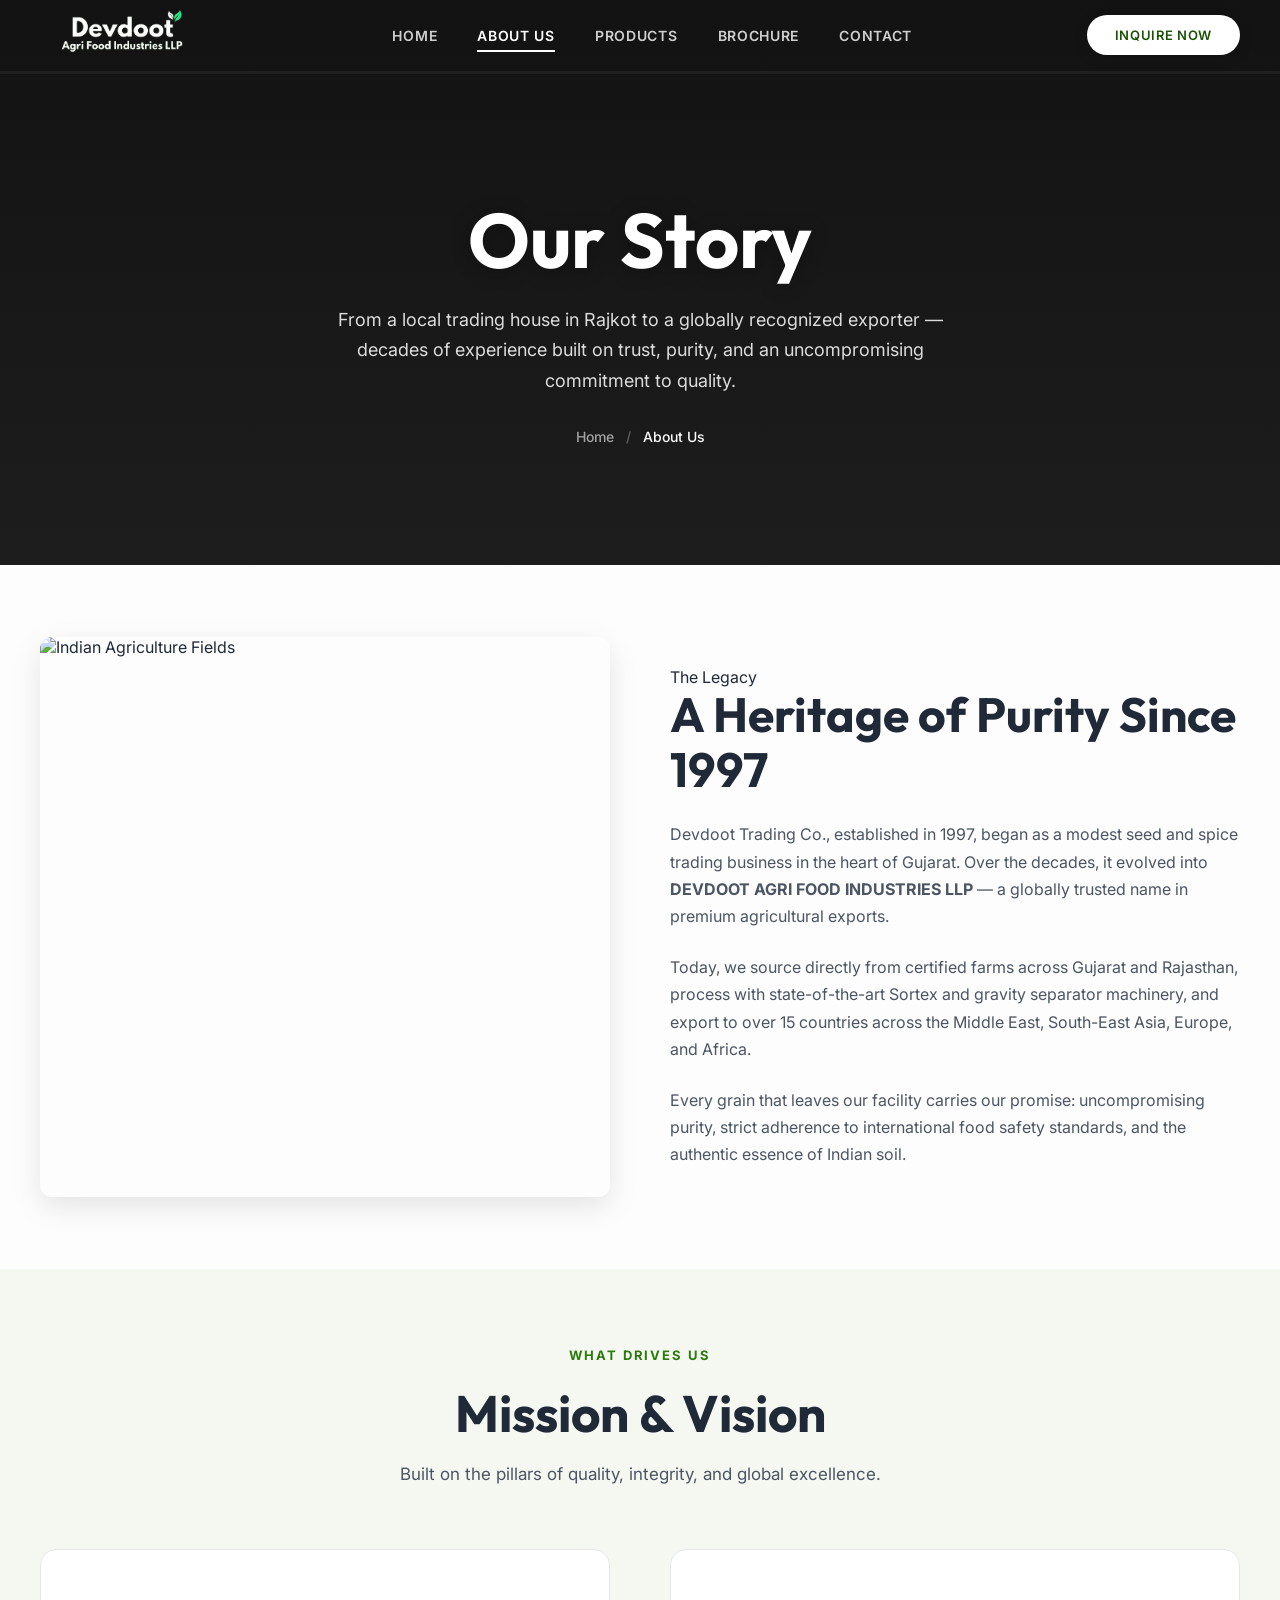
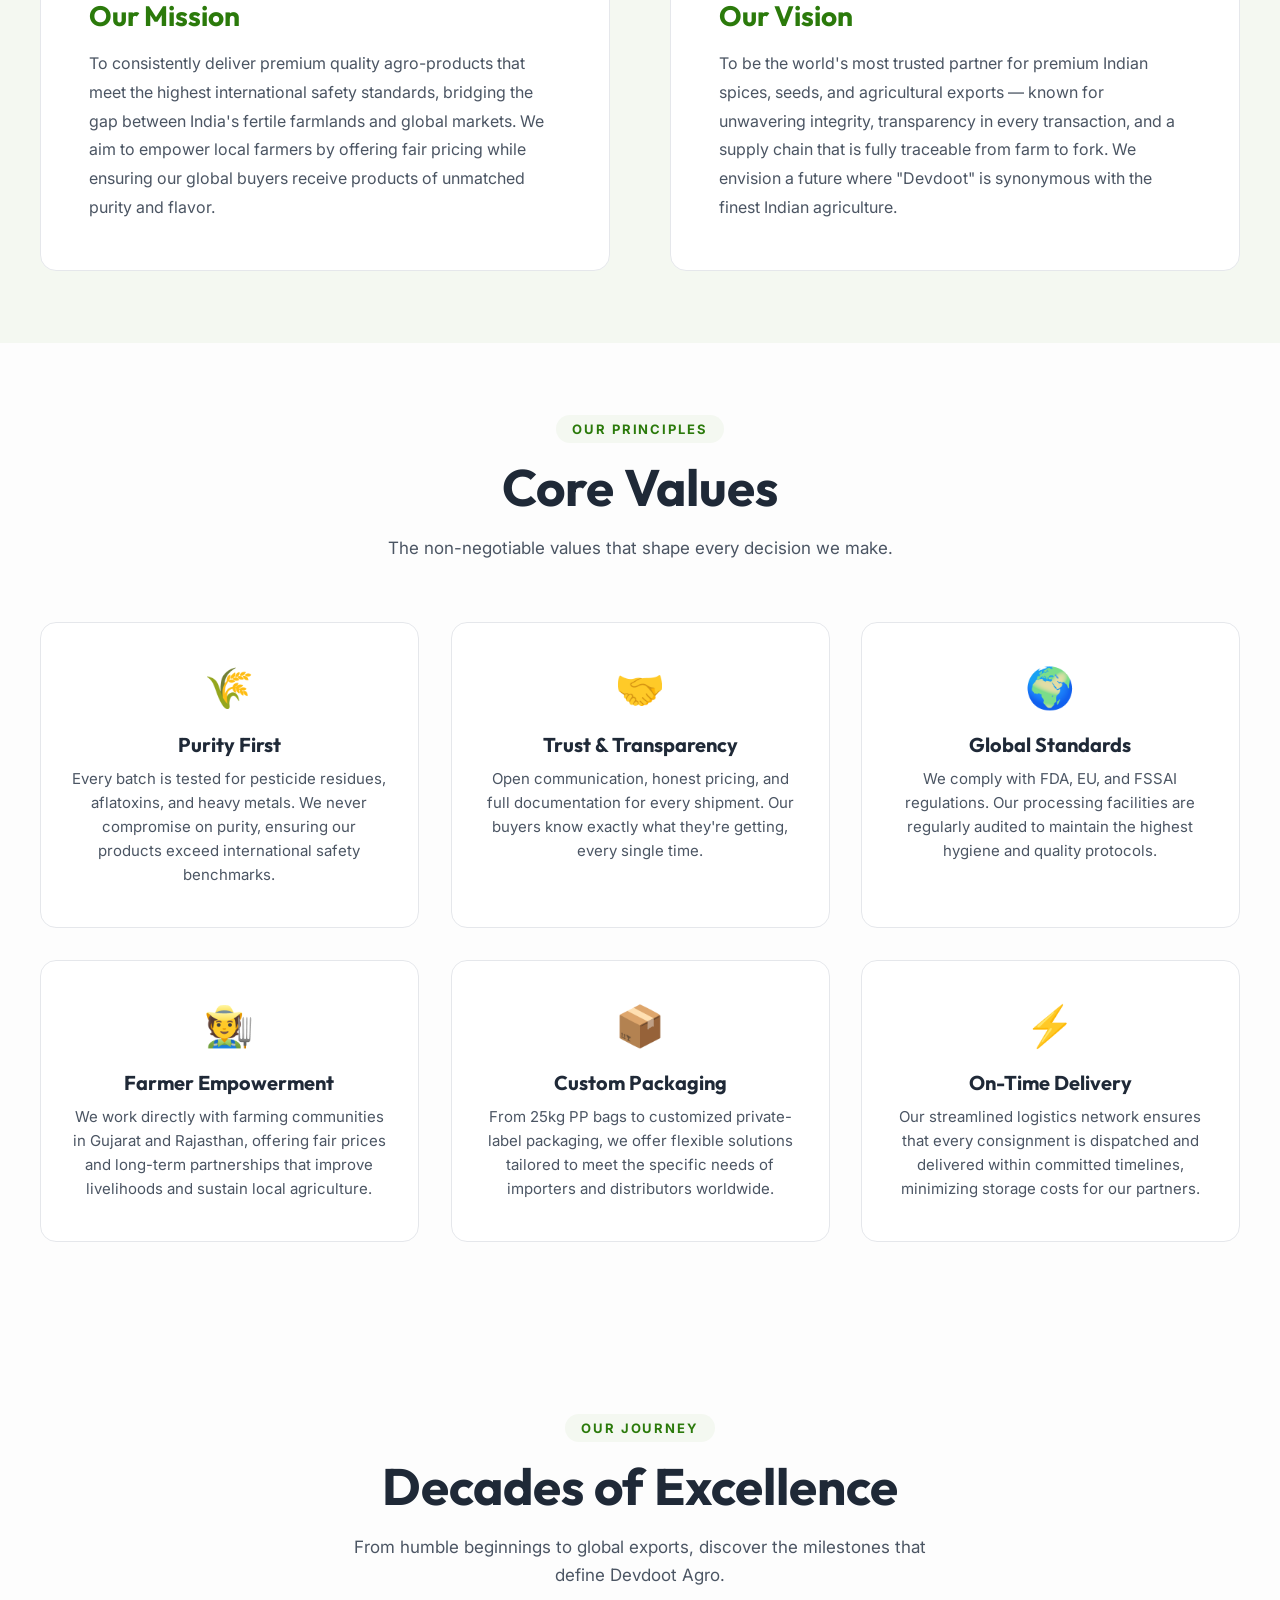
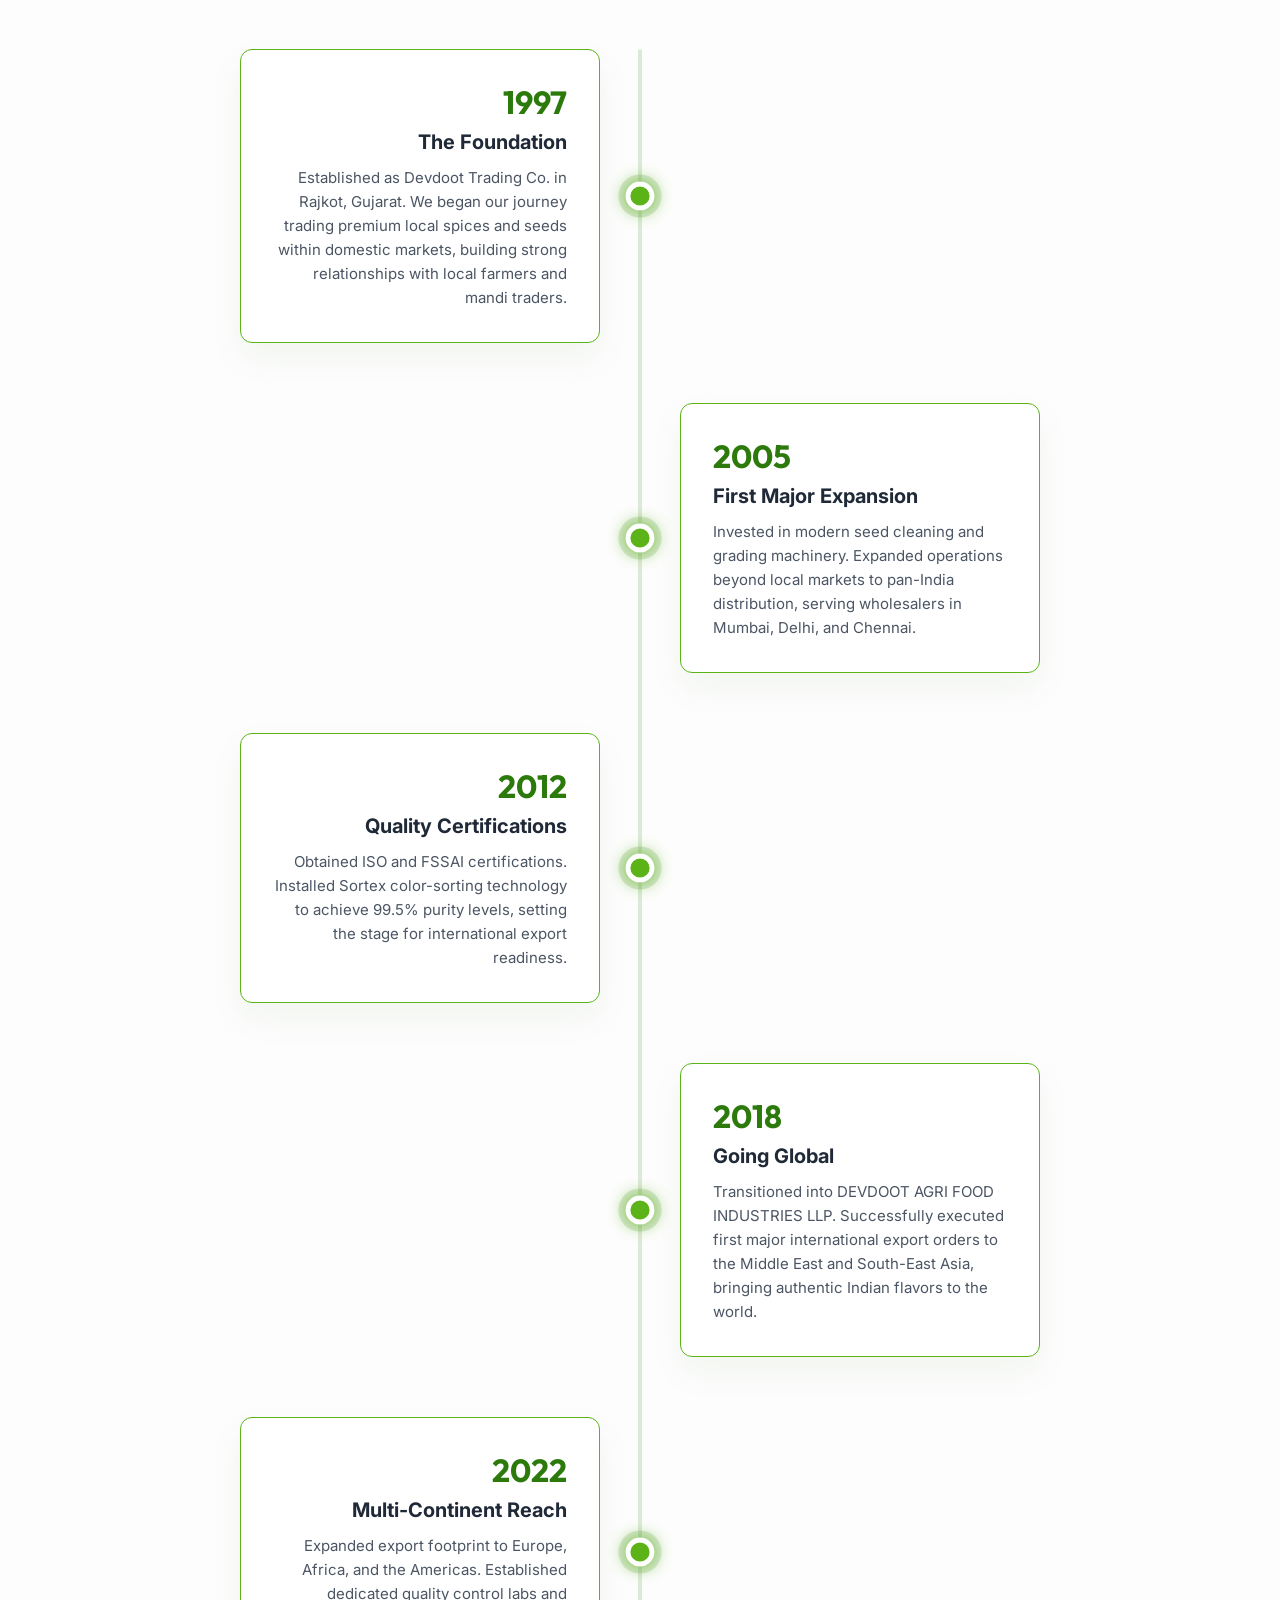
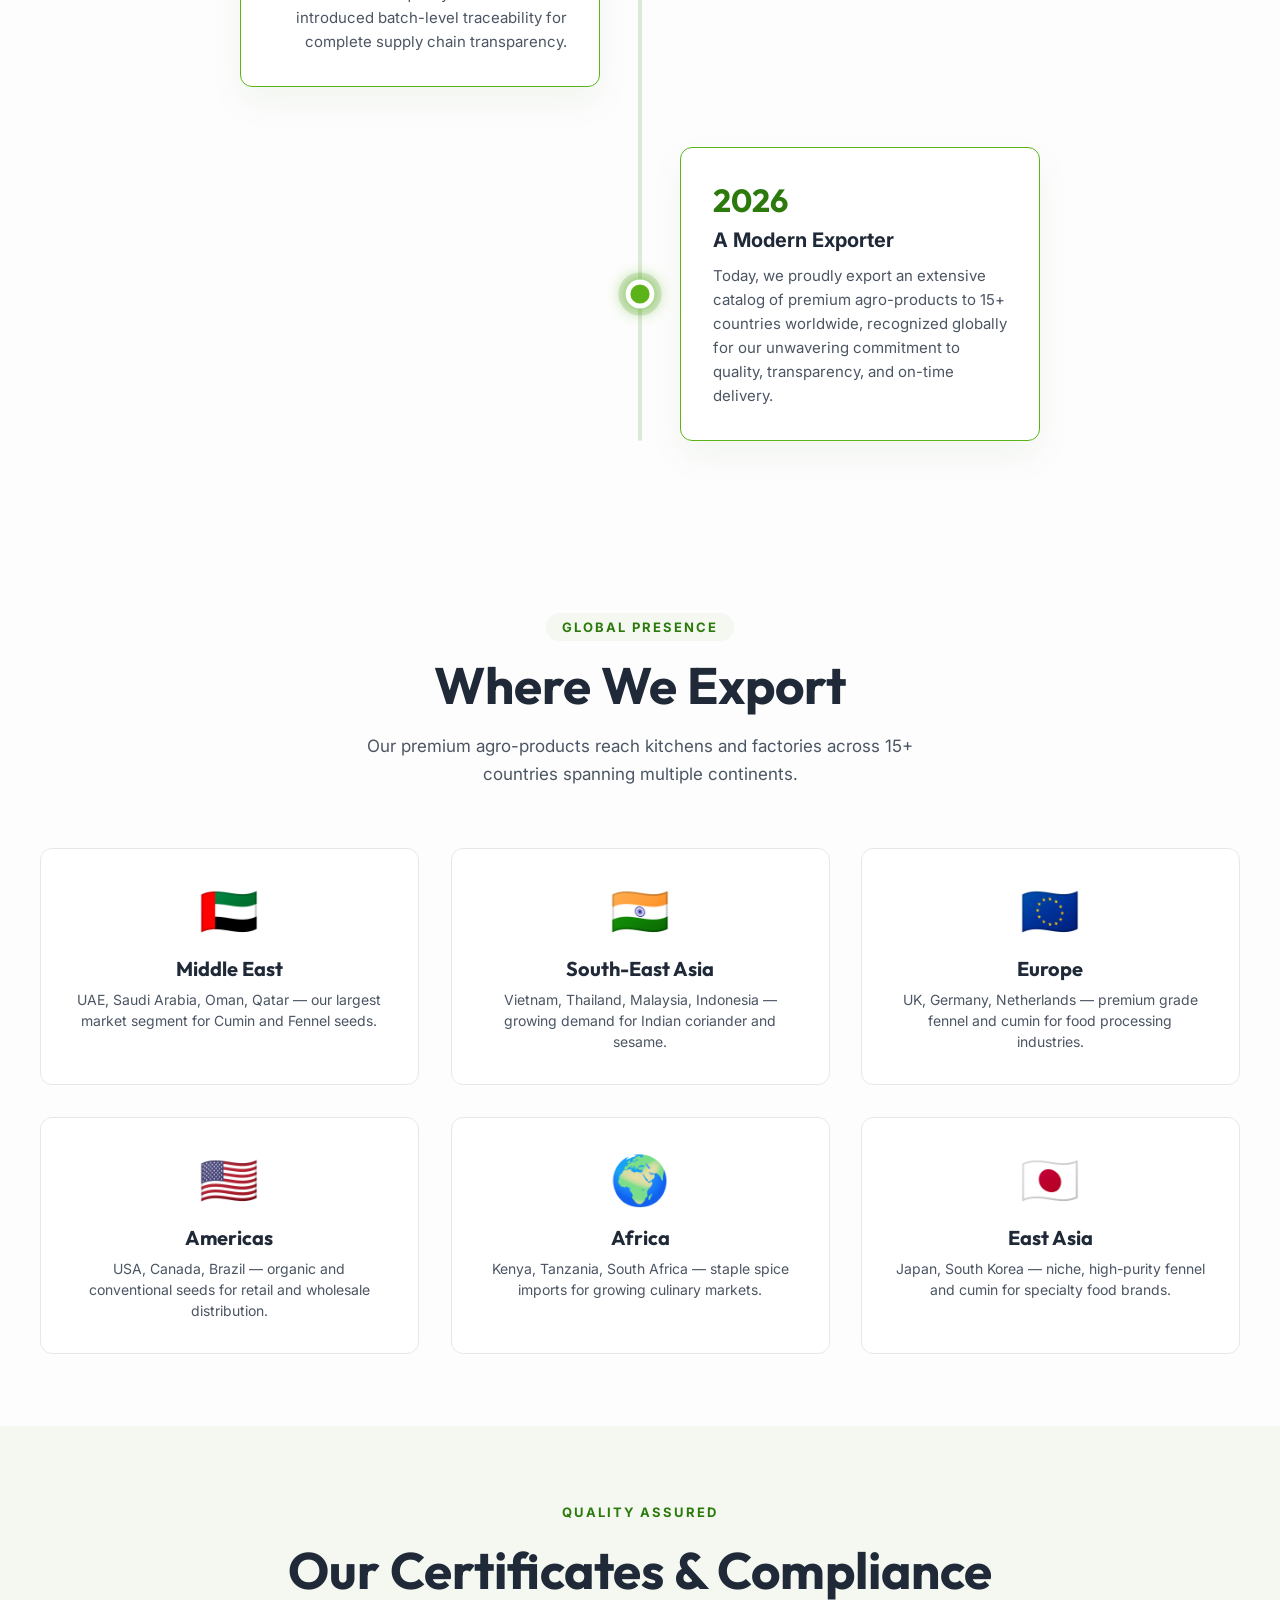
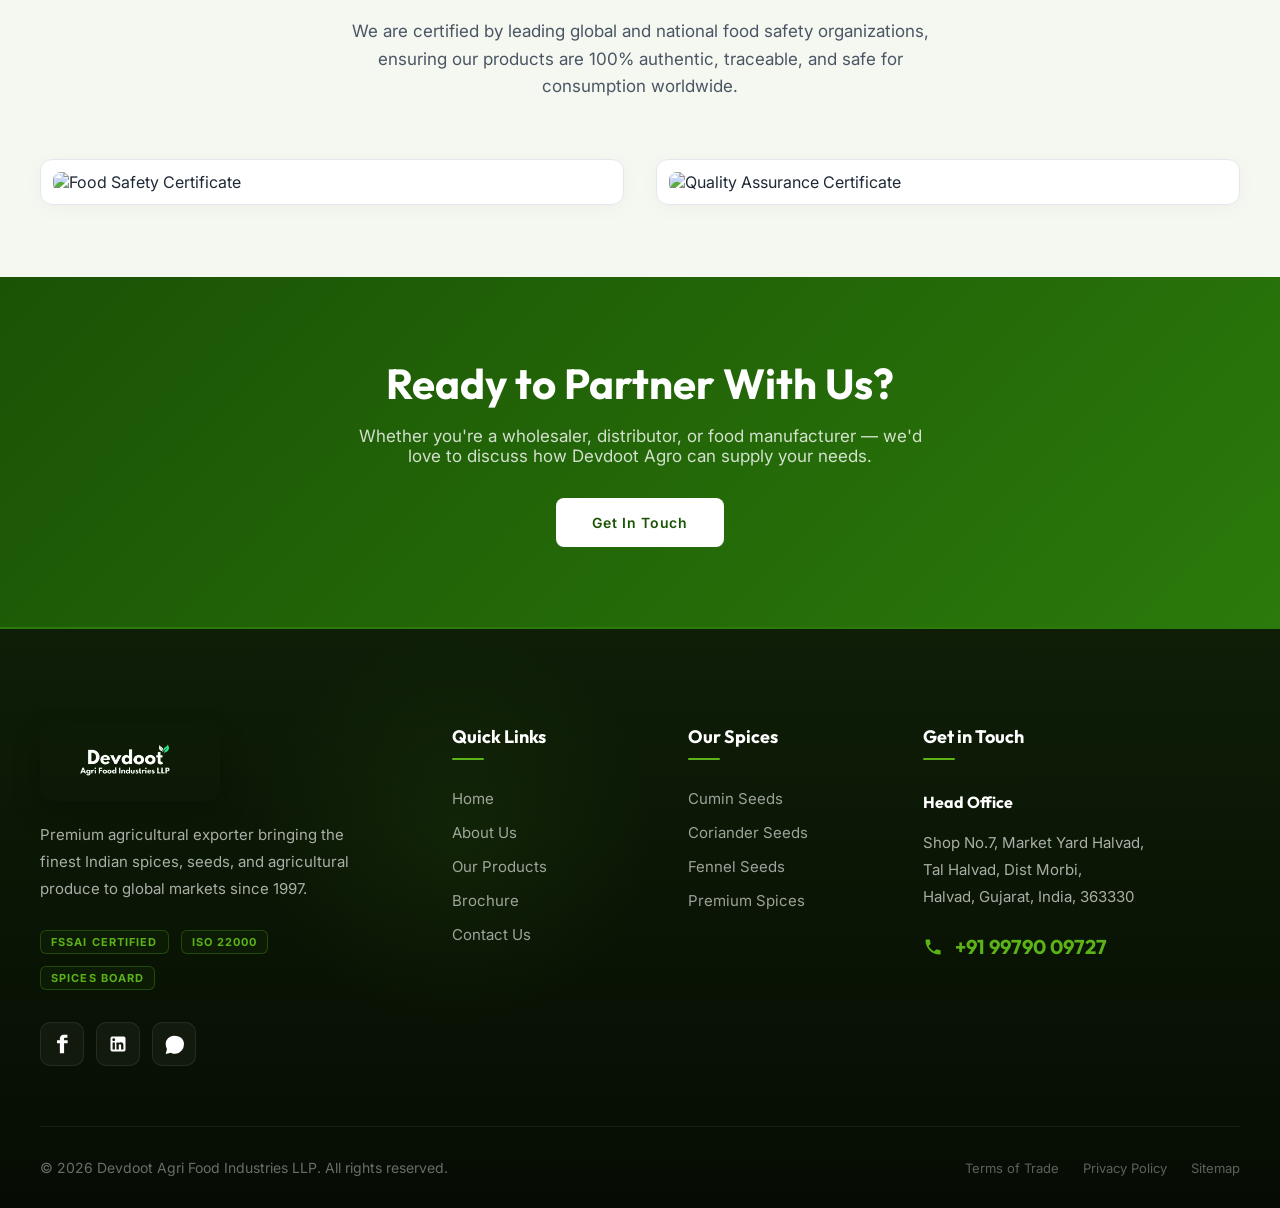
==== about.html @ 37281338 "first commit" ====
<!DOCTYPE html>
<html lang="en">
<head>
  <meta charset="UTF-8" />
  <meta name="viewport" content="width=device-width, initial-scale=1.0" />
  <title>About Us | Devdoot Agri Food Industries LLP — Since 1997</title>
  <meta name="description" content="Learn about Devdoot Agri Food Industries LLP — 25+ years of legacy, global export expertise, mission-driven quality, and certified food safety standards. Based in Halvad, Morbi, Gujarat." />
  <meta property="og:title" content="About Us | Devdoot Agro" />
  <meta property="og:description" content="Discover the story behind 25+ years of premium agricultural exports from Gujarat to the world." />
  <meta property="og:type" content="website" />
  <meta property="og:image" content="assets/logo.png" />
  <link rel="icon" type="image/png" href="assets/logo.png" />
  <link rel="preconnect" href="https://fonts.googleapis.com" />
  <link rel="preconnect" href="https://fonts.gstatic.com" crossorigin />
  <link href="https://fonts.googleapis.com/css2?family=Inter:wght@300;400;500;600&family=Outfit:wght@400;600;700;800&display=swap" rel="stylesheet" />
  <link rel="stylesheet" href="styles.css" />
</head>
<body>

  <!-- ═══ NAV ═══ -->
  <nav>
    <div class="container nav-inner">
      <a href="index.html" class="logo-wrap"><img src="assets/logo.png" alt="Devdoot Agro" class="logo-img" /></a>
      <ul class="nav-links">
        <li><a href="index.html">Home</a></li>
        <li><a href="about.html" class="active">About Us</a></li>
        <li><a href="products.html">Products</a></li>
        <li><a href="brochure.html">Brochure</a></li>
        <li><a href="contact.html">Contact</a></li>
      </ul>
      <a href="contact.html" class="nav-cta">Inquire Now</a>
      <button class="hamburger" aria-label="Menu"><span></span><span></span><span></span></button>
    </div>
  </nav>
  <div class="mobile-menu" id="mobileMenu">
    <ul>
      <li><a href="index.html">Home</a></li>
      <li><a href="about.html">About Us</a></li>
      <li><a href="products.html">Products</a></li>
      <li><a href="brochure.html">Brochure</a></li>
      <li><a href="contact.html">Contact</a></li>
    </ul>
    <a href="contact.html" class="nav-cta">Inquire Now</a>
  </div>

  <!-- ═══ PAGE HERO ═══ -->
  <header class="page-hero page-hero--about">
    <div class="container reveal">
      <h1>Our Story</h1>
      <p>From a local trading house in Rajkot to a globally recognized exporter — decades of experience built on trust, purity, and an uncompromising commitment to quality.</p>
      <div class="breadcrumb">
        <a href="index.html">Home</a> <span>/</span> <span class="current">About Us</span>
      </div>
    </div>
  </header>

  <!-- ═══ ABOUT CONTENT ═══ -->
  <section class="section-padding">
    <div class="container">
      <div class="about-grid">
        <div class="about-img reveal reveal-left">
          <img src="https://images.unsplash.com/photo-1625246333195-78d9c38ad449?q=80&w=2070&auto=format&fit=crop" alt="Indian Agriculture Fields" style="border-radius:12px; object-fit:cover; height:560px; width:100%; box-shadow: 0 10px 30px rgba(0,0,0,0.1);" />
        </div>
        <div class="about-text reveal reveal-right reveal-delay-1">
          <span class="tag">The Legacy</span>
          <h2>A Heritage of Purity Since 1997</h2>
          <p class="mb-4">Devdoot Trading Co., established in 1997, began as a modest seed and spice trading business in the heart of Gujarat. Over the decades, it evolved into <strong>DEVDOOT AGRI FOOD INDUSTRIES LLP</strong> — a globally trusted name in premium agricultural exports.</p>
          <p class="mb-4">Today, we source directly from certified farms across Gujarat and Rajasthan, process with state-of-the-art Sortex and gravity separator machinery, and export to over 15 countries across the Middle East, South-East Asia, Europe, and Africa.</p>
          <p>Every grain that leaves our facility carries our promise: uncompromising purity, strict adherence to international food safety standards, and the authentic essence of Indian soil.</p>
        </div>
      </div>
    </div>
  </section>

  <!-- ═══ MISSION & VISION ═══ -->
  <section class="section-padding bg-alt">
    <div class="container">
      <div class="section-head reveal">
        <span class="tag">What Drives Us</span>
        <h2>Mission & Vision</h2>
        <p>Built on the pillars of quality, integrity, and global excellence.</p>
      </div>
      <div class="about-grid" style="margin-top:60px;">
        <div class="reveal mv-card">
          <h3>Our Mission</h3>
          <p>To consistently deliver premium quality agro-products that meet the highest international safety standards, bridging the gap between India's fertile farmlands and global markets. We aim to empower local farmers by offering fair pricing while ensuring our global buyers receive products of unmatched purity and flavor.</p>
        </div>
        <div class="reveal reveal-delay-1 mv-card">
          <h3>Our Vision</h3>
          <p>To be the world's most trusted partner for premium Indian spices, seeds, and agricultural exports — known for unwavering integrity, transparency in every transaction, and a supply chain that is fully traceable from farm to fork. We envision a future where "Devdoot" is synonymous with the finest Indian agriculture.</p>
        </div>
      </div>
    </div>
  </section>

  <!-- ═══ CORE VALUES ═══ -->
  <section class="section-padding">
    <div class="container">
      <div class="section-head reveal">
        <span class="tag">Our Principles</span>
        <h2>Core Values</h2>
        <p>The non-negotiable values that shape every decision we make.</p>
      </div>
      <div class="values-grid">
        <div class="value-card reveal">
          <div class="value-icon">🌾</div>
          <h3>Purity First</h3>
          <p>Every batch is tested for pesticide residues, aflatoxins, and heavy metals. We never compromise on purity, ensuring our products exceed international safety benchmarks.</p>
        </div>
        <div class="value-card reveal reveal-delay-1">
          <div class="value-icon">🤝</div>
          <h3>Trust & Transparency</h3>
          <p>Open communication, honest pricing, and full documentation for every shipment. Our buyers know exactly what they're getting, every single time.</p>
        </div>
        <div class="value-card reveal reveal-delay-2">
          <div class="value-icon">🌍</div>
          <h3>Global Standards</h3>
          <p>We comply with FDA, EU, and FSSAI regulations. Our processing facilities are regularly audited to maintain the highest hygiene and quality protocols.</p>
        </div>
        <div class="value-card reveal reveal-delay-3">
          <div class="value-icon">🧑‍🌾</div>
          <h3>Farmer Empowerment</h3>
          <p>We work directly with farming communities in Gujarat and Rajasthan, offering fair prices and long-term partnerships that improve livelihoods and sustain local agriculture.</p>
        </div>
        <div class="value-card reveal">
          <div class="value-icon">📦</div>
          <h3>Custom Packaging</h3>
          <p>From 25kg PP bags to customized private-label packaging, we offer flexible solutions tailored to meet the specific needs of importers and distributors worldwide.</p>
        </div>
        <div class="value-card reveal reveal-delay-1">
          <div class="value-icon">⚡</div>
          <h3>On-Time Delivery</h3>
          <p>Our streamlined logistics network ensures that every consignment is dispatched and delivered within committed timelines, minimizing storage costs for our partners.</p>
        </div>
      </div>
    </div>
  </section>

  <!-- ═══ OUR JOURNEY (ANIMATED TIMELINE) ═══ -->
  <section class="journey-section section-padding bg-alt">
    <div class="container">
      <div class="section-head reveal">
        <span class="tag">Our Journey</span>
        <h2>Decades of Excellence</h2>
        <p>From humble beginnings to global exports, discover the milestones that define Devdoot Agro.</p>
      </div>

      <div class="timeline-wrap">
        <div class="timeline-item left reveal">
          <div class="timeline-marker"></div>
          <div class="timeline-content">
            <div class="timeline-year">1997</div>
            <h3>The Foundation</h3>
            <p>Established as Devdoot Trading Co. in Rajkot, Gujarat. We began our journey trading premium local spices and seeds within domestic markets, building strong relationships with local farmers and mandi traders.</p>
          </div>
          <div></div>
        </div>

        <div class="timeline-item right reveal">
          <div></div>
          <div class="timeline-marker"></div>
          <div class="timeline-content">
            <div class="timeline-year">2005</div>
            <h3>First Major Expansion</h3>
            <p>Invested in modern seed cleaning and grading machinery. Expanded operations beyond local markets to pan-India distribution, serving wholesalers in Mumbai, Delhi, and Chennai.</p>
          </div>
        </div>

        <div class="timeline-item left reveal">
          <div class="timeline-marker"></div>
          <div class="timeline-content">
            <div class="timeline-year">2012</div>
            <h3>Quality Certifications</h3>
            <p>Obtained ISO and FSSAI certifications. Installed Sortex color-sorting technology to achieve 99.5% purity levels, setting the stage for international export readiness.</p>
          </div>
          <div></div>
        </div>

        <div class="timeline-item right reveal">
          <div></div>
          <div class="timeline-marker"></div>
          <div class="timeline-content">
            <div class="timeline-year">2018</div>
            <h3>Going Global</h3>
            <p>Transitioned into DEVDOOT AGRI FOOD INDUSTRIES LLP. Successfully executed first major international export orders to the Middle East and South-East Asia, bringing authentic Indian flavors to the world.</p>
          </div>
        </div>

        <div class="timeline-item left reveal">
          <div class="timeline-marker"></div>
          <div class="timeline-content">
            <div class="timeline-year">2022</div>
            <h3>Multi-Continent Reach</h3>
            <p>Expanded export footprint to Europe, Africa, and the Americas. Established dedicated quality control labs and introduced batch-level traceability for complete supply chain transparency.</p>
          </div>
          <div></div>
        </div>

        <div class="timeline-item right reveal">
          <div></div>
          <div class="timeline-marker"></div>
          <div class="timeline-content">
            <div class="timeline-year">2026</div>
            <h3>A Modern Exporter</h3>
            <p>Today, we proudly export an extensive catalog of premium agro-products to 15+ countries worldwide, recognized globally for our unwavering commitment to quality, transparency, and on-time delivery.</p>
          </div>
        </div>
      </div>
    </div>
  </section>

  <!-- ═══ EXPORT MARKETS ═══ -->
  <section class="section-padding">
    <div class="container">
      <div class="section-head reveal">
        <span class="tag">Global Presence</span>
        <h2>Where We Export</h2>
        <p>Our premium agro-products reach kitchens and factories across 15+ countries spanning multiple continents.</p>
      </div>
      <div class="export-grid">
        <div class="export-card reveal">
          <div class="export-flag">🇦🇪</div>
          <h3>Middle East</h3>
          <p>UAE, Saudi Arabia, Oman, Qatar — our largest market segment for Cumin and Fennel seeds.</p>
        </div>
        <div class="export-card reveal reveal-delay-1">
          <div class="export-flag">🇮🇳</div>
          <h3>South-East Asia</h3>
          <p>Vietnam, Thailand, Malaysia, Indonesia — growing demand for Indian coriander and sesame.</p>
        </div>
        <div class="export-card reveal reveal-delay-2">
          <div class="export-flag">🇪🇺</div>
          <h3>Europe</h3>
          <p>UK, Germany, Netherlands — premium grade fennel and cumin for food processing industries.</p>
        </div>
        <div class="export-card reveal">
          <div class="export-flag">🇺🇸</div>
          <h3>Americas</h3>
          <p>USA, Canada, Brazil — organic and conventional seeds for retail and wholesale distribution.</p>
        </div>
        <div class="export-card reveal reveal-delay-1">
          <div class="export-flag">🌍</div>
          <h3>Africa</h3>
          <p>Kenya, Tanzania, South Africa — staple spice imports for growing culinary markets.</p>
        </div>
        <div class="export-card reveal reveal-delay-2">
          <div class="export-flag">🇯🇵</div>
          <h3>East Asia</h3>
          <p>Japan, South Korea — niche, high-purity fennel and cumin for specialty food brands.</p>
        </div>
      </div>
    </div>
  </section>

  <!-- ═══ CERTIFICATES ═══ -->
  <section class="section-padding bg-alt">
    <div class="container">
      <div class="section-head reveal">
        <span class="tag">Quality Assured</span>
        <h2>Our Certificates & Compliance</h2>
        <p>We are certified by leading global and national food safety organizations, ensuring our products are 100% authentic, traceable, and safe for consumption worldwide.</p>
      </div>
      <div class="certificates-grid reveal reveal-delay-1">
        <div class="cert-card">
          <img src="https://bytebiz.fra1.cdn.digitaloceanspaces.com/byte-qr/6348/mini-web/84161766810209242.jpeg" alt="Food Safety Certificate" />
        </div>
        <div class="cert-card">
          <img src="https://bytebiz.fra1.cdn.digitaloceanspaces.com/byte-qr/6348/mini-web/33101766810219891.jpeg" alt="Quality Assurance Certificate" />
        </div>
      </div>
    </div>
  </section>

  <!-- ═══ CTA BANNER ═══ -->
  <section class="cta-banner">
    <div class="container reveal">
      <h2>Ready to Partner With Us?</h2>
      <p>Whether you're a wholesaler, distributor, or food manufacturer — we'd love to discuss how Devdoot Agro can supply your needs.</p>
      <a href="contact.html" class="btn-primary">Get In Touch</a>
    </div>
  </section>

  <!-- ═══ FOOTER ═══ -->
  <footer>
    <div class="container">
      <div class="footer-grid">
        <div class="footer-brand">
          <a href="index.html" class="logo-wrap">
            <img src="assets/logo.png" alt="Devdoot Agro" />
          </a>
          <p class="footer-tagline">Premium agricultural exporter bringing the finest Indian spices, seeds, and agricultural produce to global markets since 1997.</p>
          <div class="footer-certifications">
            <span>FSSAI Certified</span>
            <span>ISO 22000</span>
            <span>Spices Board</span>
          </div>
          <div class="footer-social">
            <a href="https://facebook.com" target="_blank" class="social-btn" aria-label="Facebook">
              <svg viewBox="0 0 24 24"><path d="M18.77,7.46H14.5v-1.9c0-.9.6-1.1,1-1.1h3V1H14.17C10.5,1,9.44,3.85,9.44,6.2v1.25H6V11.2h3.44V23h5.06V11.2h4.27Z"/></svg>
            </a>
            <a href="https://linkedin.com" target="_blank" class="social-btn" aria-label="LinkedIn">
              <svg viewBox="0 0 24 24"><path d="M19,3a2,2,0,0,1,2,2V19a2,2,0,0,1-2,2H5a2,2,0,0,1-2-2V5A2,2,0,0,1,5,3H19m-.5,15.5v-5.3a3.26,3.26,0,0,0-3.26-3.26c-.85,0-1.84.52-2.32,1.3v-1.11h-2.8v8.37h2.8v-4.93c0-.77.62-1.4,1.39-1.4a1.4,1.4,0,0,1,1.4,1.4v4.93h2.79M6.88,8.56a1.68,1.68,0,0,0,1.68-1.68c0-.93-.75-1.69-1.68-1.69a1.69,1.69,0,0,0-1.69,1.69,1.68,1.68,0,0,0,1.69,1.68m1.39,9.94v-8.37H5.5v8.37H8.27Z"/></svg>
            </a>
            <a href="https://wa.me/919979009727" target="_blank" class="social-btn" aria-label="WhatsApp">
              <svg viewBox="0 0 24 24"><path d="M12.04,2C6.5,2,2,6.5,2,12.04c0,2.1,0.55,4.14,1.59,5.95L2,24l6.3-1.65a9.88,9.88,0,0,0,5.7,1.45h0A11.89,11.89,0,0,0,24,11.91C24,5.43,18.66,2,12.04,2Zm5.43,12.38c-.3-.15-1.76-.87-2-.97s-.47-.15-.67.15-.77.97-.94,1.16-.35.22-.64.08a9.49,9.49,0,0,1-2.39-1.48,10.45,10.45,0,0,1-1.65-2.06c-.17-.3,0-.46.13-.61s.3-.35.45-.52.2-.3.3-.5a.78.78,0,0,0,0-.52c-.08-.15-.67-1.61-.92-2.21s-.49-.5-.67-.51-.37,0-.57,0a1.5,1.5,0,0,0-1,.37c-.27.3-1,1-1,2.48s1.07,2.88,1.21,3.07,2.1,3.2,5.08,4.49c.71.31,1.26.49,1.69.63a4.57,4.57,0,0,0,1.87.12c.57-.09,1.76-.72,2-1.41s.25-1.29.17-1.41S17.77,14.53,17.47,14.38Z"/></svg>
            </a>
          </div>
        </div>
        <div class="footer-col">
          <h4>Quick Links</h4>
          <ul>
            <li><a href="index.html">Home</a></li>
            <li><a href="about.html">About Us</a></li>
            <li><a href="products.html">Our Products</a></li>
            <li><a href="brochure.html">Brochure</a></li>
            <li><a href="contact.html">Contact Us</a></li>
          </ul>
        </div>
        <div class="footer-col">
          <h4>Our Spices</h4>
          <ul>
            <li><a href="products.html#cumin">Cumin Seeds</a></li>
            <li><a href="products.html#coriander">Coriander Seeds</a></li>
            <li><a href="products.html#fennel">Fennel Seeds</a></li>
            <li><a href="products.html">Premium Spices</a></li>
          </ul>
        </div>
        <div class="footer-col">
          <h4>Get in Touch</h4>
          <div class="footer-address">
            <strong>Head Office</strong>
            Shop No.7, Market Yard Halvad,<br>
            Tal Halvad, Dist Morbi,<br>
            Halvad, Gujarat, India, 363330
          </div>
          <a href="tel:+919979009727" class="footer-phone">
            <svg viewBox="0 0 24 24" style="width:20px; height:20px; fill:currentColor; vertical-align:middle; margin-right:4px;"><path d="M6.62,10.79A15.05,15.05,0,0,0,13.2,17.37l2.2-2.2a1,1,0,0,1,1.11-.27,11.48,11.48,0,0,0,3.61.57,1,1,0,0,1,1,1V20a1,1,0,0,1-1,1A17,17,0,0,1,3,4,1,1,0,0,1,4,3H7.5a1,1,0,0,1,1,1,11.36,11.36,0,0,0,.57,3.6,1,1,0,0,1-.27,1.1Z"/></svg>
            +91 99790 09727
          </a>
        </div>
      </div>
      <div class="footer-bottom">
        <p>© 2026 Devdoot Agri Food Industries LLP. All rights reserved.</p>
        <div class="footer-bottom-links">
          <a href="contact.html">Terms of Trade</a>
          <a href="contact.html">Privacy Policy</a>
          <a href="contact.html">Sitemap</a>
        </div>
      </div>
    </div>
  <button class="scroll-top" id="scrollTop" aria-label="Scroll to top">
    <svg viewBox="0 0 24 24">
      <path d="M18 15l-6-6-6 6" stroke-width="2" stroke-linecap="round" stroke-linejoin="round" />
    </svg>
  </button>

  <script src="script.js"></script>
</body>
</html>
---- styles.css ----
/* ═══════════════════════════════════════════
   DEVDOOT AGRO — MASTER STYLESHEET
   Theme: Light aesthetic · Green accent · Agricultural
   ═══════════════════════════════════════════ */

/* ─── TOKENS ─── */
:root {
  --green: #2B7A0B;
  --green-light: #5BB318;
  --green-glow: rgba(43, 122, 11, 0.15);
  --green-dark: #1b5305;
  --bg-main: #FDFDFD;
  --bg-card: #FFFFFF;
  --bg-alt: #F4F8F1;
  /* very faint green */
  --text-dark: #1F2937;
  --text-mid: #4B5563;
  --text-light: #9CA3AF;
  --border: #E5E7EB;
  --white: #FFFFFF;
  --font-display: 'Outfit', sans-serif;
  --font-body: 'Inter', sans-serif;
  --green-wa: #25D366;
}

/* ─── RESET ─── */
*,
*::before,
*::after {
  margin: 0;
  padding: 0;
  box-sizing: border-box;
}

html {
  scroll-behavior: smooth;
}

body {
  font-family: var(--font-body);
  background: var(--bg-main);
  color: var(--text-dark);
  overflow-x: hidden;
  -webkit-font-smoothing: antialiased;
}

img {
  display: block;
  max-width: 100%;
}

a {
  text-decoration: none;
}

button {
  border: none;
  cursor: pointer;
  font-family: inherit;
}

input,
textarea,
select {
  font-family: inherit;
}

/* ─── UTILITIES ─── */
.container {
  max-width: 1280px;
  margin: 0 auto;
  padding: 0 40px;
}

.section-padding {
  padding: 72px 0;
}

.section-head {
  text-align: center;
  margin-bottom: 60px;
}

.section-head .tag {
  display: inline-block;
  font-size: 13px;
  font-weight: 700;
  letter-spacing: 0.15em;
  text-transform: uppercase;
  color: var(--green);
  background: var(--bg-alt);
  padding: 6px 16px;
  border-radius: 30px;
  margin-bottom: 16px;
}

.section-head h2 {
  font-family: var(--font-display);
  font-size: clamp(36px, 4vw, 56px);
  color: var(--text-dark);
  line-height: 1.1;
  margin-bottom: 20px;
}

.section-head p {
  font-size: 17px;
  color: var(--text-mid);
  max-width: 600px;
  margin: 0 auto;
  line-height: 1.6;
}

.page-hero {
  padding: 200px 0 120px;
  position: relative;
  overflow: hidden;
  text-align: center;
  background-color: #1a1a1a;
  background-size: cover;
  background-position: center;
  background-repeat: no-repeat;
}

.page-hero::before {
  content: "";
  position: absolute;
  inset: 0;
  background: linear-gradient(180deg, rgba(15, 15, 15, 0.7) 0%, rgba(30, 30, 30, 0.8) 100%);
  z-index: 1;
}

.page-hero .container {
  position: relative;
  z-index: 2;
}

.page-hero h1 {
  font-family: var(--font-display);
  font-size: clamp(48px, 6vw, 84px);
  color: var(--white);
  line-height: 1.05;
  margin-bottom: 24px;
  text-shadow: 0 2px 20px rgba(0, 0, 0, 0.3);
}

.page-hero p {
  font-size: 18px;
  color: rgba(255, 255, 255, 0.85);
  max-width: 640px;
  margin: 0 auto;
  line-height: 1.7;
}

/* Per-page hero backgrounds */
.page-hero--about {
  background-image: url('https://images.unsplash.com/photo-1625246333195-78d9c38ad449?q=80&w=2070&auto=format&fit=crop');
}

.page-hero--products {
  background-image: url('https://images.unsplash.com/photo-1596040033229-a9821ebd058d?q=80&w=2070&auto=format&fit=crop');
}

.page-hero--brochure {
  background-image: url('https://images.unsplash.com/photo-1574323347407-f5e1ad6d020b?q=80&w=2070&auto=format&fit=crop');
}

.page-hero--contact {
  background-image: url('https://images.unsplash.com/photo-1542601906990-b4d3fb778b09?q=80&w=2070&auto=format&fit=crop');
}

.breadcrumb {
  display: flex;
  align-items: center;
  justify-content: center;
  gap: 12px;
  margin-top: 32px;
  font-size: 14px;
  font-weight: 500;
}

.breadcrumb a {
  color: rgba(255, 255, 255, 0.6);
  transition: color 0.2s;
}

.breadcrumb a:hover {
  color: var(--white);
}

.breadcrumb span {
  color: rgba(255, 255, 255, 0.3);
}

.breadcrumb .current {
  color: var(--white);
}

/* ─── BUTTONS ─── */
.btn-primary {
  background: var(--green);
  color: var(--white);
  padding: 16px 36px;
  font-size: 14px;
  font-weight: 600;
  letter-spacing: 0.05em;
  border-radius: 8px;
  display: inline-flex;
  align-items: center;
  gap: 10px;
  position: relative;
  overflow: hidden;
  z-index: 1;
  transition: all 0.4s cubic-bezier(0.16, 1, 0.3, 1);
}

.btn-primary::before {
  content: "";
  position: absolute;
  top: 0;
  left: -100%;
  width: 100%;
  height: 100%;
  background: linear-gradient(90deg,
      transparent,
      rgba(255, 255, 255, 0.2),
      transparent);
  transform: skewX(-25deg);
  z-index: -1;
  transition: none;
}

.btn-primary:hover {
  background: var(--green-dark);
  transform: translateY(-3px);
  box-shadow: 0 12px 24px var(--green-glow);
}

.btn-primary:hover::before {
  left: 200%;
  transition: left 0.8s ease-in-out;
}

.btn-outline {
  background: transparent;
  color: var(--green);
  border: 2px solid var(--green);
  padding: 14px 34px;
  font-size: 14px;
  font-weight: 600;
  letter-spacing: 0.05em;
  border-radius: 8px;
  display: inline-flex;
  align-items: center;
  gap: 10px;
  position: relative;
  overflow: hidden;
  z-index: 1;
  transition: all 0.4s cubic-bezier(0.16, 1, 0.3, 1);
}

.btn-outline::before {
  content: "";
  position: absolute;
  inset: 0;
  background: var(--green);
  transform: scaleX(0);
  transform-origin: right;
  z-index: -1;
  transition: transform 0.4s cubic-bezier(0.16, 1, 0.3, 1);
}

.btn-outline:hover {
  color: var(--white);
  transform: translateY(-3px);
  box-shadow: 0 8px 20px var(--green-glow);
}

.btn-outline:hover::before {
  transform: scaleX(1);
  transform-origin: left;
}

/* Utilities */
.text-center {
  text-align: center;
}

/* ─── NAV ─── */
nav {
  position: fixed;
  top: 0;
  left: 0;
  right: 0;
  z-index: 100;
  background: transparent;
  backdrop-filter: blur(0);
  -webkit-backdrop-filter: blur(0);
  border-bottom: 1px solid rgba(255, 255, 255, 0);
  transition: all 0.4s cubic-bezier(0.16, 1, 0.3, 1);
}

nav.scrolled,
nav.mobile-open {
  background: rgba(27, 83, 5, 0.96);
  backdrop-filter: blur(16px);
  -webkit-backdrop-filter: blur(16px);
  border-bottom: 1px solid rgba(255, 255, 255, 0.08);
  box-shadow: 0 10px 30px rgba(0, 0, 0, 0.15);
}

.nav-inner {
  display: flex;
  align-items: center;
  justify-content: space-between;
  height: 70px;
  /* Stable height to prevent mobile layout shifting */
}

.logo-wrap {
  display: flex;
  align-items: center;
}

.logo-img {
  height: 70px;
  width: auto;
  /* Stable logo height for layout solidity */
}

.nav-links {
  display: flex;
  align-items: center;
  gap: 40px;
  list-style: none;
}

.nav-links a {
  color: rgba(255, 255, 255, 0.8);
  font-size: 14px;
  font-weight: 600;
  letter-spacing: 0.05em;
  text-transform: uppercase;
  position: relative;
  padding: 8px 0;
  transition: color 0.3s ease;
}

.nav-links a::after {
  content: "";
  position: absolute;
  bottom: 0;
  left: 0;
  width: 100%;
  height: 2px;
  background: var(--white);
  transform: scaleX(0);
  transform-origin: right;
  transition: transform 0.4s cubic-bezier(0.16, 1, 0.3, 1);
}

.nav-links a:hover {
  color: var(--white);
}

.nav-links a:hover::after,
.nav-links a.active::after {
  transform: scaleX(1);
  transform-origin: left;
}

.nav-links a.active {
  color: var(--white);
}

.nav-cta {
  background: var(--white);
  color: var(--green-dark);
  padding: 12px 28px;
  font-size: 13px;
  font-weight: 600;
  letter-spacing: 0.05em;
  text-transform: uppercase;
  border-radius: 30px;
  box-shadow: 0 4px 15px rgba(0, 0, 0, 0.1);
  transition: all 0.3s cubic-bezier(0.16, 1, 0.3, 1);
}

.nav-cta:hover {
  background: var(--bg-alt);
  transform: translateY(-2px);
  box-shadow: 0 8px 20px rgba(255, 255, 255, 0.2);
}

.hamburger {
  display: none;
  flex-direction: column;
  gap: 6px;
  background: none;
  border: none;
  cursor: pointer;
}

.hamburger span {
  width: 28px;
  height: 2px;
  background: var(--white);
  transition: 0.3s;
}

.hamburger.open span:nth-child(1) {
  transform: translateY(8px) rotate(45deg);
}

.hamburger.open span:nth-child(2) {
  opacity: 0;
}

.hamburger.open span:nth-child(3) {
  transform: translateY(-8px) rotate(-45deg);
}

.mobile-menu {
  display: flex;
  position: fixed;
  top: 70px; /* Aligns perfectly with the new 70px header height */
  left: 0;
  right: 0;
  bottom: 0;
  background: linear-gradient(135deg, rgba(14, 30, 7, 0.98) 0%, rgba(6, 12, 3, 0.99) 100%);
  backdrop-filter: blur(20px);
  -webkit-backdrop-filter: blur(20px);
  z-index: 99;
  padding: 60px 40px;
  flex-direction: column;
  align-items: center;
  justify-content: space-between;
  border-top: 1px solid rgba(91, 179, 24, 0.25);
  opacity: 0;
  visibility: hidden;
  pointer-events: none;
  transform: translateY(-15px);
  transition: all 0.4s cubic-bezier(0.16, 1, 0.3, 1);
}

.mobile-menu.open {
  opacity: 1;
  visibility: visible;
  pointer-events: auto;
  transform: translateY(0);
}

.mobile-menu ul {
  list-style: none;
  display: flex;
  flex-direction: column;
  align-items: center;
  gap: 32px;
  width: 100%;
  margin-top: 20px;
}

.mobile-menu ul li {
  opacity: 0;
  transform: translateY(15px);
  transition: opacity 0.5s cubic-bezier(0.16, 1, 0.3, 1), transform 0.5s cubic-bezier(0.16, 1, 0.3, 1);
}

.mobile-menu.open ul li {
  opacity: 1;
  transform: translateY(0);
}

.mobile-menu.open ul li:nth-child(1) { transition-delay: 0.08s; }
.mobile-menu.open ul li:nth-child(2) { transition-delay: 0.14s; }
.mobile-menu.open ul li:nth-child(3) { transition-delay: 0.2s; }
.mobile-menu.open ul li:nth-child(4) { transition-delay: 0.26s; }
.mobile-menu.open ul li:nth-child(5) { transition-delay: 0.32s; }

.mobile-menu a {
  position: relative;
  display: inline-block;
  color: rgba(255, 255, 255, 0.85);
  font-family: var(--font-display);
  font-size: 26px;
  font-weight: 600;
  letter-spacing: 0.04em;
  text-transform: uppercase;
  transition: all 0.3s cubic-bezier(0.16, 1, 0.3, 1);
}

.mobile-menu a::after {
  content: '';
  position: absolute;
  bottom: -4px;
  left: 50%;
  width: 0;
  height: 2px;
  background: var(--green-light);
  transition: all 0.3s cubic-bezier(0.16, 1, 0.3, 1);
  transform: translateX(-50%);
}

.mobile-menu a:hover::after,
.mobile-menu a.active::after {
  width: 40px;
}

.mobile-menu a:hover,
.mobile-menu a.active {
  color: var(--white);
  transform: translateY(-2px);
  text-shadow: 0 0 15px rgba(91, 179, 24, 0.4);
}

.mobile-menu .nav-cta {
  margin-top: auto;
  margin-bottom: 20px;
  background: var(--green);
  color: var(--white);
  padding: 16px 48px;
  font-size: 15px;
  font-weight: 700;
  letter-spacing: 0.08em;
  text-transform: uppercase;
  border-radius: 30px;
  box-shadow: 0 8px 25px rgba(43, 122, 11, 0.3);
  transition: all 0.3s cubic-bezier(0.16, 1, 0.3, 1);
  text-align: center;
  width: 100%;
  max-width: 280px;
}

.mobile-menu .nav-cta:hover {
  background: var(--green-light);
  transform: translateY(-2px);
  box-shadow: 0 12px 30px rgba(91, 179, 24, 0.4);
}

/* ─── REVEAL & MOTION SYSTEM ─── */
.reveal {
  opacity: 0;
  transform: translateY(40px);
  transition: opacity 0.85s cubic-bezier(0.16, 1, 0.3, 1),
    transform 0.85s cubic-bezier(0.16, 1, 0.3, 1);
  will-change: transform, opacity;
}

/* Directional Reveals */
.reveal.reveal-left {
  transform: translateX(-50px);
}

.reveal.reveal-right {
  transform: translateX(50px);
}

.reveal.reveal-scale {
  transform: scale(0.94) translateY(20px);
}

.reveal.reveal-fade {
  transform: none;
}

/* Active State */
.reveal.active {
  opacity: 1;
  transform: translate(0) scale(1);
}

/* Delays for Staggered Entrances */
.reveal-delay-1 {
  transition-delay: 0.1s;
}

.reveal-delay-2 {
  transition-delay: 0.2s;
}

.reveal-delay-3 {
  transition-delay: 0.3s;
}

.reveal-delay-4 {
  transition-delay: 0.4s;
}

.reveal-delay-5 {
  transition-delay: 0.5s;
}

/* Scroll Reading Progress Bar */
.scroll-progress-container {
  position: fixed;
  top: 71px;
  /* Fixed top alignment to match stable header height */
  left: 0;
  width: 100%;
  height: 3px;
  background: rgba(255, 255, 255, 0.05);
  z-index: 101;
  /* Higher than nav z-index so it is visible */
  pointer-events: none;
}

.scroll-progress-bar {
  height: 100%;
  width: 0%;
  background: linear-gradient(90deg, var(--green-light) 0%, var(--green) 100%);
  box-shadow: 0 0 10px rgba(91, 179, 24, 0.5);
  transition: width 0.1s ease-out;
}

@media (max-width: 991px) {
  .scroll-progress-container {
    top: 71px;
  }
}

/* Timeline enhancements (pulse/line growth) */
.timeline-wrap::before {
  transition: height 1s ease-out;
}

.timeline-marker {
  transition: background-color 0.3s, transform 0.3s, box-shadow 0.3s;
}

.timeline-item.active .timeline-marker {
  background: var(--green-light);
  transform: translate(-50%, -50%) scale(1.2);
  box-shadow: 0 0 15px var(--green-light), 0 0 0 6px var(--green-glow);
}

.timeline-item .timeline-content {
  transition: border-color 0.5s, box-shadow 0.5s;
}

.timeline-item.active .timeline-content {
  border-color: var(--green-light);
  box-shadow: 0 15px 35px rgba(43, 122, 11, 0.06);
}

/* ─── FOOTER ─── */
footer {
  background: linear-gradient(180deg, #0e1e07 0%, #060c03 100%);
  padding: 96px 0 0;
  color: rgba(255, 255, 255, 0.75);
  font-family: var(--font-body);
  position: relative;
  overflow: hidden;
  border-top: 2px solid var(--green);
}

footer::before {
  content: "";
  position: absolute;
  top: 0;
  left: 20%;
  width: 400px;
  height: 400px;
  background: radial-gradient(circle, rgba(91, 179, 24, 0.08) 0%, transparent 70%);
  z-index: 1;
  pointer-events: none;
}

.footer-grid {
  display: grid;
  grid-template-columns: 2fr 1fr 1fr 1.8fr;
  gap: 60px;
  padding-bottom: 60px;
  position: relative;
  z-index: 2;
}

.footer-brand {
  display: flex;
  flex-direction: column;
  gap: 20px;
}

.footer-brand .logo-wrap {
  padding: 12px 24px;
  border-radius: 12px;
  display: inline-block;
  align-self: flex-start;
  box-shadow: 0 10px 30px rgba(0, 0, 0, 0.2);
  transition: transform 0.3s;
}

.footer-brand .logo-wrap:hover {
  transform: scale(1.04);
}

.footer-brand .logo-wrap img {
  height: 52px;
  width: auto;
}

.footer-tagline {
  font-size: 15px;
  color: rgba(255, 255, 255, 0.65);
  line-height: 1.8;
  max-width: 340px;
}

.footer-certifications {
  display: flex;
  align-items: center;
  flex-wrap: wrap;
  gap: 12px;
  margin-top: 8px;
}

.footer-certifications span {
  font-size: 11px;
  text-transform: uppercase;
  letter-spacing: 0.1em;
  color: var(--green-light);
  font-weight: 700;
  border: 1px solid rgba(91, 179, 24, 0.3);
  padding: 4px 10px;
  border-radius: 6px;
  background: rgba(91, 179, 24, 0.05);
}

.footer-social {
  display: flex;
  gap: 12px;
  margin-top: 12px;
}

.social-btn {
  width: 44px;
  height: 44px;
  background: rgba(255, 255, 255, 0.04);
  border: 1px solid rgba(255, 255, 255, 0.08);
  border-radius: 10px;
  display: flex;
  align-items: center;
  justify-content: center;
  color: var(--white);
  transition: all 0.3s cubic-bezier(0.16, 1, 0.3, 1);
}

.social-btn:hover {
  background: var(--green);
  border-color: var(--green-light);
  transform: translateY(-4px);
  box-shadow: 0 8px 20px rgba(91, 179, 24, 0.3);
}

.social-btn svg {
  width: 20px;
  height: 20px;
  fill: currentColor;
}

.footer-col h4 {
  font-family: var(--font-display);
  font-size: 18px;
  color: var(--white);
  margin-bottom: 28px;
  position: relative;
  padding-bottom: 12px;
  font-weight: 700;
}

.footer-col h4::after {
  content: "";
  position: absolute;
  bottom: 0;
  left: 0;
  width: 32px;
  height: 2px;
  background: var(--green-light);
  border-radius: 2px;
}

.footer-col ul {
  list-style: none;
  display: flex;
  flex-direction: column;
  gap: 14px;
}

.footer-col ul li a {
  font-size: 15px;
  color: rgba(255, 255, 255, 0.6);
  transition: all 0.3s ease;
  display: inline-block;
}

.footer-col ul li a:hover {
  color: var(--green-light);
  transform: translateX(6px);
}

.footer-address {
  font-size: 15px;
  color: rgba(255, 255, 255, 0.65);
  line-height: 1.8;
  display: flex;
  flex-direction: column;
  gap: 8px;
}

.footer-address strong {
  color: var(--white);
  display: block;
  font-size: 16px;
  margin-bottom: 4px;
  font-family: var(--font-display);
}

.footer-phone {
  display: inline-flex;
  align-items: center;
  gap: 8px;
  font-size: 20px;
  font-family: var(--font-display);
  font-weight: 700;
  color: var(--green-light);
  margin-top: 24px;
  transition: all 0.3s;
}

.footer-phone:hover {
  color: var(--white);
  transform: translateY(-2px);
}

.footer-bottom {
  border-top: 1px solid rgba(255, 255, 255, 0.06);
  padding: 32px 0;
  display: flex;
  justify-content: space-between;
  align-items: center;
  flex-wrap: wrap;
  gap: 20px;
  position: relative;
  z-index: 2;
}

.footer-bottom p {
  font-size: 14px;
  color: rgba(255, 255, 255, 0.4);
}

.footer-bottom-links {
  display: flex;
  gap: 24px;
}

.footer-bottom-links a {
  font-size: 13px;
  color: rgba(255, 255, 255, 0.35);
  transition: color 0.3s;
}

.footer-bottom-links a:hover {
  color: var(--green-light);
}

/* ─── FLOATING WIDGETS ─── */
.wa-float {
  position: fixed;
  bottom: 28px;
  right: 28px;
  z-index: 999;
  background: var(--green-wa);
  width: 58px;
  height: 58px;
  border-radius: 50%;
  display: flex;
  align-items: center;
  justify-content: center;
  box-shadow: 0 4px 20px rgba(37, 211, 102, 0.4);
  transition: transform 0.2s;
}

.wa-float:hover {
  transform: scale(1.08);
}

.wa-float svg {
  width: 32px;
  height: 32px;
  fill: #fff;
}

.scroll-top {
  position: fixed;
  bottom: 100px;
  right: 32px;
  z-index: 999;
  background: var(--bg-card);
  border: 1px solid var(--border);
  width: 48px;
  height: 48px;
  border-radius: 50%;
  display: flex;
  align-items: center;
  justify-content: center;
  opacity: 0;
  transform: translateY(10px);
  transition: all 0.3s;
  cursor: pointer;
  box-shadow: 0 4px 15px rgba(0, 0, 0, 0.05);
}

.scroll-top.visible {
  opacity: 1;
  transform: translateY(0);
}

.scroll-top:hover {
  border-color: var(--green);
  color: var(--green);
}

.scroll-top svg {
  width: 20px;
  height: 20px;
  stroke: var(--text-dark);
  fill: none;
  transition: stroke 0.2s;
}

.scroll-top:hover svg {
  stroke: var(--green);
}

/* ─── HERO SECTION ─── */
.hero-section {
  padding: 180px 0 120px;
  background: linear-gradient(185deg, rgba(34, 71, 18, 0.7) 0%, rgba(18, 36, 10, 0.25) 100%), url('https://images.unsplash.com/photo-1596040033229-a9821ebd058d?q=80&w=2070&auto=format&fit=crop') center/cover;
  min-height: 85vh;
  display: flex;
  align-items: center;
  position: relative;
  overflow: hidden;
}

.hero-bg {
  width: 100%;
}

.hero-content {
  text-align: center;
  max-width: 800px;
  margin: 0 auto;
  /* Perfectly centered alignment */
}

.hero-tag {
  display: inline-block;
  font-size: 13px;
  font-weight: 700;
  letter-spacing: 0.2em;
  text-transform: uppercase;
  color: var(--green-light);
  margin-bottom: 24px;
  border-bottom: 2px solid var(--green-light);
  padding-bottom: 4px;
}

.hero-section h1 {
  font-family: var(--font-display);
  font-size: clamp(48px, 8vw, 70px);
  color: var(--white);
  line-height: 1.05;
  margin-bottom: 24px;
}

.hero-section h1 em {
  color: var(--green-light);
  font-style: normal;
}

.hero-section p {
  font-size: 18px;
  color: rgba(255, 255, 255, 0.82);
  line-height: 1.6;
  margin-bottom: 40px;
}

.hero-actions {
  display: flex;
  align-items: center;
  justify-content: center;
  gap: 16px;
}

/* Custom outline button for dark green hero contrast */
.hero-section .btn-outline {
  color: var(--white);
  border-color: rgba(255, 255, 255, 0.4);
}

.hero-section .btn-outline::before {
  background: var(--white);
}

.hero-section .btn-outline:hover {
  color: var(--green-dark);
  border-color: var(--white);
  box-shadow: 0 8px 20px rgba(255, 255, 255, 0.15);
}

/* ─── ABOUT STRIP ─── */
.bg-alt {
  background: var(--bg-alt);
}

.about-grid {
  display: grid;
  grid-template-columns: 1fr 1fr;
  gap: 60px;
  align-items: center;
}

.about-text h2 {
  font-family: var(--font-display);
  font-size: clamp(32px, 4vw, 48px);
  color: var(--text-dark);
  margin-bottom: 24px;
  line-height: 1.15;
}

.about-text p {
  font-size: 16px;
  color: var(--text-mid);
  line-height: 1.7;
}

.about-stats {
  display: grid;
  grid-template-columns: 1fr 1fr;
  gap: 24px;
}

.stat-card {
  background: var(--bg-card);
  padding: 32px;
  border-radius: 12px;
  border: 1px solid var(--border);
  box-shadow: 0 4px 20px rgba(0, 0, 0, 0.02);
}

.stat-card h3 {
  font-family: var(--font-display);
  font-size: 42px;
  color: var(--green);
  margin-bottom: 8px;
  line-height: 1;
}

.stat-card p {
  font-size: 14px;
  font-weight: 600;
  color: var(--text-mid);
}

/* ─── PRODUCTS PREVIEW ─── */
.products-preview-grid {
  display: grid;
  grid-template-columns: repeat(3, 1fr);
  gap: 24px;
}

.product-card {
  background: var(--bg-card);
  border: 1px solid var(--border);
  border-radius: 12px;
  overflow: hidden;
  transition: all 0.3s;
  display: block;
}

.product-card:hover {
  transform: translateY(-8px);
  box-shadow: 0 15px 30px rgba(0, 0, 0, 0.05);
  border-color: var(--green-glow);
}

.product-img-wrap {
  position: relative;
  height: 240px;
  overflow: hidden;
}

.img-placeholder {
  width: 100%;
  height: 100%;
  transition: transform 0.5s;
}

.product-card:hover .img-placeholder {
  transform: scale(1.05);
}

.product-overlay {
  position: absolute;
  inset: 0;
  background: rgba(43, 122, 11, 0.8);
  display: flex;
  align-items: center;
  justify-content: center;
  color: var(--white);
  font-weight: 600;
  opacity: 0;
  transition: opacity 0.3s;
  z-index: 10;
}

.product-card:hover .product-overlay {
  opacity: 1;
}

.product-info {
  padding: 24px;
}

.product-info h3 {
  font-family: var(--font-display);
  font-size: 22px;
  color: var(--text-dark);
  margin-bottom: 8px;
}

.product-info p {
  font-size: 14px;
  color: var(--text-mid);
  line-height: 1.6;
}

/* ─── BROCHURE CTA ─── */
.brochure-cta {
  border-top: 1px solid var(--border);
  border-bottom: 1px solid var(--border);
}

.b-cta-inner {
  background: var(--green);
  border-radius: 20px;
  padding: 60px;
  text-align: center;
  color: var(--white);
  position: relative;
  overflow: hidden;
}

.b-cta-text {
  position: relative;
  z-index: 2;
  max-width: 700px;
  margin: 0 auto;
}

.b-cta-text h2 {
  font-family: var(--font-display);
  font-size: clamp(32px, 4vw, 48px);
  margin-bottom: 16px;
}

.b-cta-text p {
  font-size: 16px;
  color: rgba(255, 255, 255, 0.8);
}

.b-cta-text .btn-primary {
  background: var(--white);
  color: var(--green);
}

.b-cta-text .btn-primary:hover {
  background: var(--bg-alt);
}

/* ─── JOURNEY TIMELINE ─── */
.journey-section {
  padding: 100px 0;
  background: var(--bg-main);
  position: relative;
}

.timeline-wrap {
  position: relative;
  max-width: 800px;
  margin: 60px auto 0;
}

.timeline-wrap::before {
  content: "";
  position: absolute;
  top: 0;
  bottom: 0;
  left: 50%;
  width: 4px;
  background: var(--green-glow);
  transform: translateX(-50%);
  border-radius: 4px;
}

.timeline-item {
  display: flex;
  justify-content: space-between;
  align-items: center;
  margin-bottom: 60px;
  position: relative;
}

.timeline-item.reveal {
  opacity: 0;
  will-change: transform, opacity;
  transition: opacity 0.85s cubic-bezier(0.16, 1, 0.3, 1),
    transform 0.85s cubic-bezier(0.16, 1, 0.3, 1);
}

.timeline-item.left.reveal {
  transform: translateX(-60px);
}

.timeline-item.right.reveal {
  transform: translateX(60px);
}

.timeline-item.reveal.active {
  opacity: 1;
  transform: translateX(0);
}

.timeline-item:last-child {
  margin-bottom: 0;
}

.timeline-marker {
  position: absolute;
  left: 50%;
  top: 50%;
  transform: translate(-50%, -50%);
  width: 24px;
  height: 24px;
  background: var(--green);
  border: 4px solid var(--white);
  border-radius: 50%;
  box-shadow: 0 0 0 4px var(--green-glow);
  z-index: 2;
}

.timeline-content {
  width: 45%;
  background: var(--bg-card);
  padding: 32px;
  border-radius: 12px;
  border: 1px solid var(--border);
  box-shadow: 0 10px 30px rgba(0, 0, 0, 0.03);
}

.timeline-item.left .timeline-content {
  text-align: right;
}

.timeline-year {
  font-family: var(--font-display);
  font-size: 32px;
  color: var(--green);
  font-weight: 700;
  margin-bottom: 8px;
}

.timeline-content h3 {
  font-size: 20px;
  color: var(--text-dark);
  margin-bottom: 12px;
}

.timeline-content p {
  color: var(--text-mid);
  font-size: 15px;
  line-height: 1.6;
}

/* ─── CERTIFICATES ─── */
.certificates-grid {
  display: grid;
  grid-template-columns: repeat(auto-fit, minmax(300px, 1fr));
  gap: 32px;
  justify-content: center;
}

.cert-card {
  background: var(--bg-card);
  padding: 12px;
  border-radius: 12px;
  border: 1px solid var(--border);
  box-shadow: 0 4px 20px rgba(0, 0, 0, 0.03);
  transition: transform 0.3s;
}

.cert-card img {
  width: 100%;
  height: auto;
  border-radius: 8px;
}

.cert-card:hover {
  transform: translateY(-5px);
}

.mb-4 {
  margin-bottom: 24px;
}

.mt-4 {
  margin-top: 24px;
}

.mt-5 {
  margin-top: 48px;
}

/* ─── PRODUCT DETAIL CARDS ─── */
.product-detail-card {
  display: grid;
  grid-template-columns: 45% 55%;
  background: var(--bg-card);
  border: 1px solid var(--border);
  border-radius: 16px;
  overflow: hidden;
  margin-bottom: 60px;
  box-shadow: 0 10px 30px rgba(0, 0, 0, 0.02);
}

.product-detail-card:last-child {
  margin-bottom: 0;
}

.p-detail-img {
  height: 100%;
}

.p-detail-img img {
  width: 100%;
  height: 100%;
  object-fit: cover;
}

.p-detail-info {
  padding: 48px;
}

.p-detail-info h2 {
  font-family: var(--font-display);
  font-size: 36px;
  color: var(--green);
  margin-bottom: 16px;
}

.p-detail-info p {
  font-size: 16px;
  color: var(--text-mid);
  line-height: 1.7;
  margin-bottom: 24px;
}

.p-features {
  list-style: none;
  margin-bottom: 32px;
}

.p-features li {
  font-size: 15px;
  color: var(--text-dark);
  margin-bottom: 12px;
  padding-left: 24px;
  position: relative;
}

.p-features li::before {
  content: "✓";
  position: absolute;
  left: 0;
  color: var(--green);
  font-weight: bold;
}

.p-features li strong {
  color: var(--text-mid);
}

.p-actions {
  display: flex;
  gap: 16px;
}

.wa-btn {
  background: var(--green-wa);
}

.wa-btn:hover {
  background: #1da851;
  box-shadow: 0 10px 20px rgba(37, 211, 102, 0.2);
}

/* ─── BROCHURE CARD ─── */
.brochure-download-card {
  max-width: 800px;
  margin: 0 auto;
  background: var(--bg-card);
  border: 1px solid var(--border);
  border-radius: 20px;
  padding: 60px 40px;
  text-align: center;
  box-shadow: 0 10px 40px rgba(0, 0, 0, 0.03);
}

.b-card-icon {
  width: 80px;
  height: 80px;
  background: var(--bg-alt);
  color: var(--green);
  border-radius: 50%;
  display: flex;
  align-items: center;
  justify-content: center;
  margin: 0 auto 24px;
}

.brochure-download-card h2 {
  font-family: var(--font-display);
  font-size: 32px;
  color: var(--text-dark);
  margin-bottom: 16px;
}

.brochure-download-card p {
  font-size: 16px;
  color: var(--text-mid);
  margin-bottom: 32px;
  line-height: 1.6;
}

/* ─── CONTACT PAGE ─── */
.contact-grid {
  display: grid;
  grid-template-columns: 1fr 1fr;
  gap: 60px;
}

.c-info-list {
  margin-top: 40px;
}

.c-info-item {
  display: flex;
  gap: 20px;
  margin-bottom: 32px;
}

.c-icon {
  width: 48px;
  height: 48px;
  background: var(--bg-alt);
  border-radius: 50%;
  display: flex;
  align-items: center;
  justify-content: center;
  font-size: 20px;
}

.c-info-item h4 {
  font-family: var(--font-display);
  font-size: 18px;
  color: var(--text-dark);
  margin-bottom: 4px;
}

.c-info-item p,
.c-info-item a {
  color: var(--text-mid);
  font-size: 15px;
}

.c-info-item a:hover {
  color: var(--green);
}

.contact-form-wrap {
  background: var(--bg-card);
  padding: 48px;
  border-radius: 16px;
  border: 1px solid var(--border);
  box-shadow: 0 10px 40px rgba(0, 0, 0, 0.02);
}

.contact-form-wrap h3 {
  font-family: var(--font-display);
  font-size: 28px;
  margin-bottom: 12px;
}

.contact-form-wrap>p {
  color: var(--text-mid);
  margin-bottom: 32px;
}

.c-form .form-group {
  margin-bottom: 24px;
}

.c-form .form-row {
  display: grid;
  grid-template-columns: 1fr 1fr;
  gap: 20px;
}

.c-form label {
  display: block;
  font-size: 14px;
  font-weight: 500;
  color: var(--text-dark);
  margin-bottom: 8px;
}

.c-form input,
.c-form textarea {
  width: 100%;
  padding: 14px 16px;
  border: 1px solid var(--border);
  border-radius: 8px;
  background: var(--bg-main);
  color: var(--text-dark);
  transition: all 0.2s;
}

.c-form input:focus,
.c-form textarea:focus {
  outline: none;
  border-color: var(--green);
  box-shadow: 0 0 0 3px var(--green-glow);
}

.w-100 {
  width: 100%;
}

.form-disclaimer {
  font-size: 13px;
  color: var(--text-light);
  margin-top: 16px;
}

/* ─── WHY CHOOSE US ─── */
.why-grid {
  display: grid;
  grid-template-columns: repeat(4, 1fr);
  gap: 32px;
  margin-top: 60px;
}

.why-grid-3 {
  grid-template-columns: repeat(3, 1fr);
}

@media (max-width: 1024px) {
  .why-grid-3 {
    grid-template-columns: repeat(2, 1fr);
  }
}

@media (max-width: 768px) {
  .why-grid-3 {
    grid-template-columns: 1fr;
  }
}

.why-icon svg {
  width: 32px;
  height: 32px;
  display: block;
}

.why-icon svg.stroke-icon {
  fill: none;
  stroke: var(--green);
  stroke-width: 2;
  stroke-linecap: round;
  stroke-linejoin: round;
  transition: transform 0.3s ease;
}

.why-icon svg.fill-icon {
  fill: var(--green);
  stroke: none;
  transition: transform 0.3s ease;
}

.why-card:hover .why-icon svg.stroke-icon,
.why-card:hover .why-icon svg.fill-icon {
  transform: scale(1.1) rotate(5deg);
}

.why-card {
  background: var(--bg-card);
  border: 1px solid var(--border);
  border-radius: 16px;
  padding: 40px 28px;
  text-align: center;
  transition: all 0.3s ease;
}

.why-card:hover {
  transform: translateY(-6px);
  box-shadow: 0 12px 30px rgba(0, 0, 0, 0.06);
  border-color: var(--green-glow);
}

.why-icon {
  width: 72px;
  height: 72px;
  background: var(--bg-alt);
  border-radius: 50%;
  display: flex;
  align-items: center;
  justify-content: center;
  margin: 0 auto 24px;
  font-size: 32px;
}

.why-card h3 {
  font-family: var(--font-display);
  font-size: 20px;
  color: var(--text-dark);
  margin-bottom: 12px;
}

.why-card p {
  font-size: 15px;
  color: var(--text-mid);
  line-height: 1.6;
}

/* ─── PROCESS STEPS ─── */
.process-grid {
  display: grid;
  grid-template-columns: repeat(4, 1fr);
  gap: 0;
  margin-top: 60px;
  position: relative;
}

.process-step {
  text-align: center;
  padding: 40px 24px;
  position: relative;
}

.process-step::after {
  content: "→";
  position: absolute;
  right: -12px;
  top: 50%;
  transform: translateY(-50%);
  font-size: 24px;
  color: var(--green-glow);
  font-weight: bold;
}

.process-step:last-child::after {
  display: none;
}

.step-number {
  width: 56px;
  height: 56px;
  background: var(--green);
  color: var(--white);
  font-family: var(--font-display);
  font-size: 24px;
  font-weight: 700;
  border-radius: 50%;
  display: flex;
  align-items: center;
  justify-content: center;
  margin: 0 auto 20px;
}

.process-step h3 {
  font-family: var(--font-display);
  font-size: 18px;
  color: var(--text-dark);
  margin-bottom: 10px;
}

.process-step p {
  font-size: 14px;
  color: var(--text-mid);
  line-height: 1.6;
}

/* ─── EXPORT MARKETS ─── */
.export-grid {
  display: grid;
  grid-template-columns: repeat(3, 1fr);
  gap: 32px;
  margin-top: 60px;
}

.export-card {
  background: var(--bg-card);
  border: 1px solid var(--border);
  border-radius: 12px;
  padding: 32px;
  text-align: center;
  transition: all 0.3s;
}

.export-card:hover {
  transform: translateY(-4px);
  box-shadow: 0 10px 25px rgba(0, 0, 0, 0.04);
}

.export-flag {
  font-size: 48px;
  margin-bottom: 16px;
}

.export-card h3 {
  font-family: var(--font-display);
  font-size: 20px;
  color: var(--text-dark);
  margin-bottom: 8px;
}

.export-card p {
  font-size: 14px;
  color: var(--text-mid);
  line-height: 1.5;
}

/* ─── FAQ ACCORDION ─── */
.faq-list {
  max-width: 800px;
  margin: 60px auto 0;
}

.faq-item {
  border: 1px solid var(--border);
  border-radius: 12px;
  margin-bottom: 16px;
  overflow: hidden;
  background: var(--bg-card);
  transition: all 0.3s;
}

.faq-item:hover {
  border-color: var(--green-glow);
}

.faq-question {
  width: 100%;
  background: none;
  border: none;
  padding: 24px 32px;
  font-family: var(--font-display);
  font-size: 18px;
  color: var(--text-dark);
  cursor: pointer;
  display: flex;
  justify-content: space-between;
  align-items: center;
  text-align: left;
}

.faq-question::after {
  content: "+";
  font-size: 24px;
  color: var(--green);
  font-weight: 300;
  transition: transform 0.3s;
}

.faq-item.open .faq-question::after {
  transform: rotate(45deg);
}

.faq-answer {
  max-height: 0;
  overflow: hidden;
  transition: max-height 0.4s ease, padding 0.3s ease;
  padding: 0 32px;
}

.faq-item.open .faq-answer {
  max-height: 300px;
  padding: 0 32px 24px;
}

.faq-answer p {
  font-size: 15px;
  color: var(--text-mid);
  line-height: 1.7;
}

/* ─── BROCHURE HIGHLIGHTS ─── */
.brochure-highlights {
  display: grid;
  grid-template-columns: repeat(3, 1fr);
  gap: 32px;
  margin-top: 60px;
}

.b-highlight {
  background: var(--bg-card);
  border: 1px solid var(--border);
  border-radius: 16px;
  padding: 40px 28px;
  text-align: center;
  transition: all 0.3s;
}

.b-highlight:hover {
  transform: translateY(-4px);
  box-shadow: 0 10px 25px rgba(0, 0, 0, 0.04);
}

.b-highlight-icon {
  font-size: 40px;
  margin-bottom: 20px;
}

.b-highlight h3 {
  font-family: var(--font-display);
  font-size: 20px;
  color: var(--text-dark);
  margin-bottom: 10px;
}

.b-highlight p {
  font-size: 15px;
  color: var(--text-mid);
  line-height: 1.6;
}

/* ─── VALUES GRID ─── */
.values-grid {
  display: grid;
  grid-template-columns: repeat(3, 1fr);
  gap: 32px;
  margin-top: 60px;
}

.value-card {
  padding: 40px 28px;
  background: var(--bg-card);
  border: 1px solid var(--border);
  border-radius: 16px;
  text-align: center;
  transition: all 0.3s;
}

.value-card:hover {
  transform: translateY(-4px);
  box-shadow: 0 10px 25px rgba(0, 0, 0, 0.04);
}

.value-icon {
  font-size: 40px;
  margin-bottom: 20px;
}

.value-card h3 {
  font-family: var(--font-display);
  font-size: 20px;
  color: var(--text-dark);
  margin-bottom: 10px;
}

.value-card p {
  font-size: 15px;
  color: var(--text-mid);
  line-height: 1.6;
}

/* ─── CTA BANNER ─── */
.cta-banner {
  background: linear-gradient(135deg, var(--green-dark) 0%, var(--green) 100%);
  padding: 80px 0;
  text-align: center;
  color: var(--white);
}

.cta-banner h2 {
  font-family: var(--font-display);
  font-size: clamp(28px, 4vw, 42px);
  margin-bottom: 16px;
}

.cta-banner p {
  font-size: 17px;
  color: rgba(255, 255, 255, 0.8);
  max-width: 600px;
  margin: 0 auto 32px;
}

.cta-banner .btn-primary {
  background: var(--white);
  color: var(--green-dark);
}

.cta-banner .btn-primary:hover {
  background: var(--bg-alt);
  box-shadow: 0 10px 20px rgba(0, 0, 0, 0.15);
}

/* ─── MISSION/VISION CARD ─── */
.mv-card {
  background: var(--bg-card);
  padding: 48px;
  border-radius: 16px;
  border: 1px solid var(--border);
  transition: transform 0.3s ease, box-shadow 0.3s ease;
}

.mv-card:hover {
  transform: translateY(-4px);
  box-shadow: 0 12px 30px rgba(0, 0, 0, 0.05);
}

.mv-card h3 {
  font-family: var(--font-display);
  font-size: 28px;
  color: var(--green);
  margin-bottom: 16px;
}

.mv-card p {
  font-size: 16px;
  color: var(--text-mid);
  line-height: 1.8;
}

/* ─── RESPONSIVE ─── */
@media (max-width: 1024px) {

  .nav-links,
  .nav-cta {
    display: none;
  }

  .hamburger {
    display: flex;
  }

  .footer-grid {
    grid-template-columns: 1fr 1fr;
  }

  .about-grid {
    grid-template-columns: 1fr;
    gap: 40px;
  }

  .products-preview-grid {
    grid-template-columns: repeat(2, 1fr);
  }

  .why-grid {
    grid-template-columns: repeat(2, 1fr);
  }

  .process-grid {
    grid-template-columns: repeat(2, 1fr);
  }

  .process-step::after {
    display: none;
  }

  .export-grid {
    grid-template-columns: repeat(2, 1fr);
  }

  .brochure-highlights {
    grid-template-columns: 1fr;
  }

  .values-grid {
    grid-template-columns: 1fr;
  }
}

@media (max-width: 768px) {

  /* Disable horizontal scroll reveal animations on mobile to prevent horizontal viewport overflow and pinch-to-zoom issues */
  .reveal.reveal-left,
  .reveal.reveal-right,
  .timeline-item.left.reveal,
  .timeline-item.right.reveal {
    transform: translateY(30px) !important;
  }

  .mv-card {
    padding: 32px 20px;
  }

  .mv-card h3 {
    font-size: 22px;
    margin-bottom: 12px;
  }

  .mv-card p {
    font-size: 15px;
    line-height: 1.7;
  }

  .brochure-download-card {
    padding: 40px 20px;
  }

  .value-card {
    padding: 32px 20px;
  }

  .timeline-content {
    padding: 24px 20px;
  }

  .footer-grid {
    grid-template-columns: 1fr;
    gap: 40px;
  }

  .container {
    padding: 0 24px;
  }

  .section-padding {
    padding: 48px 0;
  }

  .products-preview-grid {
    grid-template-columns: 1fr;
  }

  .about-stats {
    grid-template-columns: 1fr;
  }

  .b-cta-inner {
    padding: 40px 20px;
  }

  .product-detail-card {
    grid-template-columns: 1fr;
  }

  .p-detail-info {
    padding: 32px 24px;
  }

  .contact-grid {
    grid-template-columns: 1fr;
    gap: 40px;
  }

  .contact-form-wrap {
    padding: 32px 20px;
  }

  .c-form .form-row {
    grid-template-columns: 1fr;
    gap: 0;
  }

  .why-grid {
    grid-template-columns: 1fr;
  }

  .process-grid {
    grid-template-columns: 1fr;
  }

  .export-grid {
    grid-template-columns: 1fr;
  }

  .page-hero {
    padding: 160px 0 80px;
  }

  .timeline-wrap::before {
    left: 24px;
  }

  .timeline-marker {
    left: 24px;
  }

  .timeline-item {
    flex-direction: column;
    align-items: flex-start;
  }

  .timeline-content {
    width: calc(100% - 64px);
    margin-left: 64px;
  }

  .timeline-item.left .timeline-content {
    text-align: left;
  }
}

/* Extra small mobile screen optimizations */
@media (max-width: 480px) {
  .logo-img {
    height: 56px;
    /* Gracefully scaled logo */
  }

  .nav-inner {
    height: 80px;
    /* Stable mobile header height */
  }

  .mobile-menu {
    top: 80px;
  }

  .scroll-progress-container {
    top: 80px !important;
  }
}
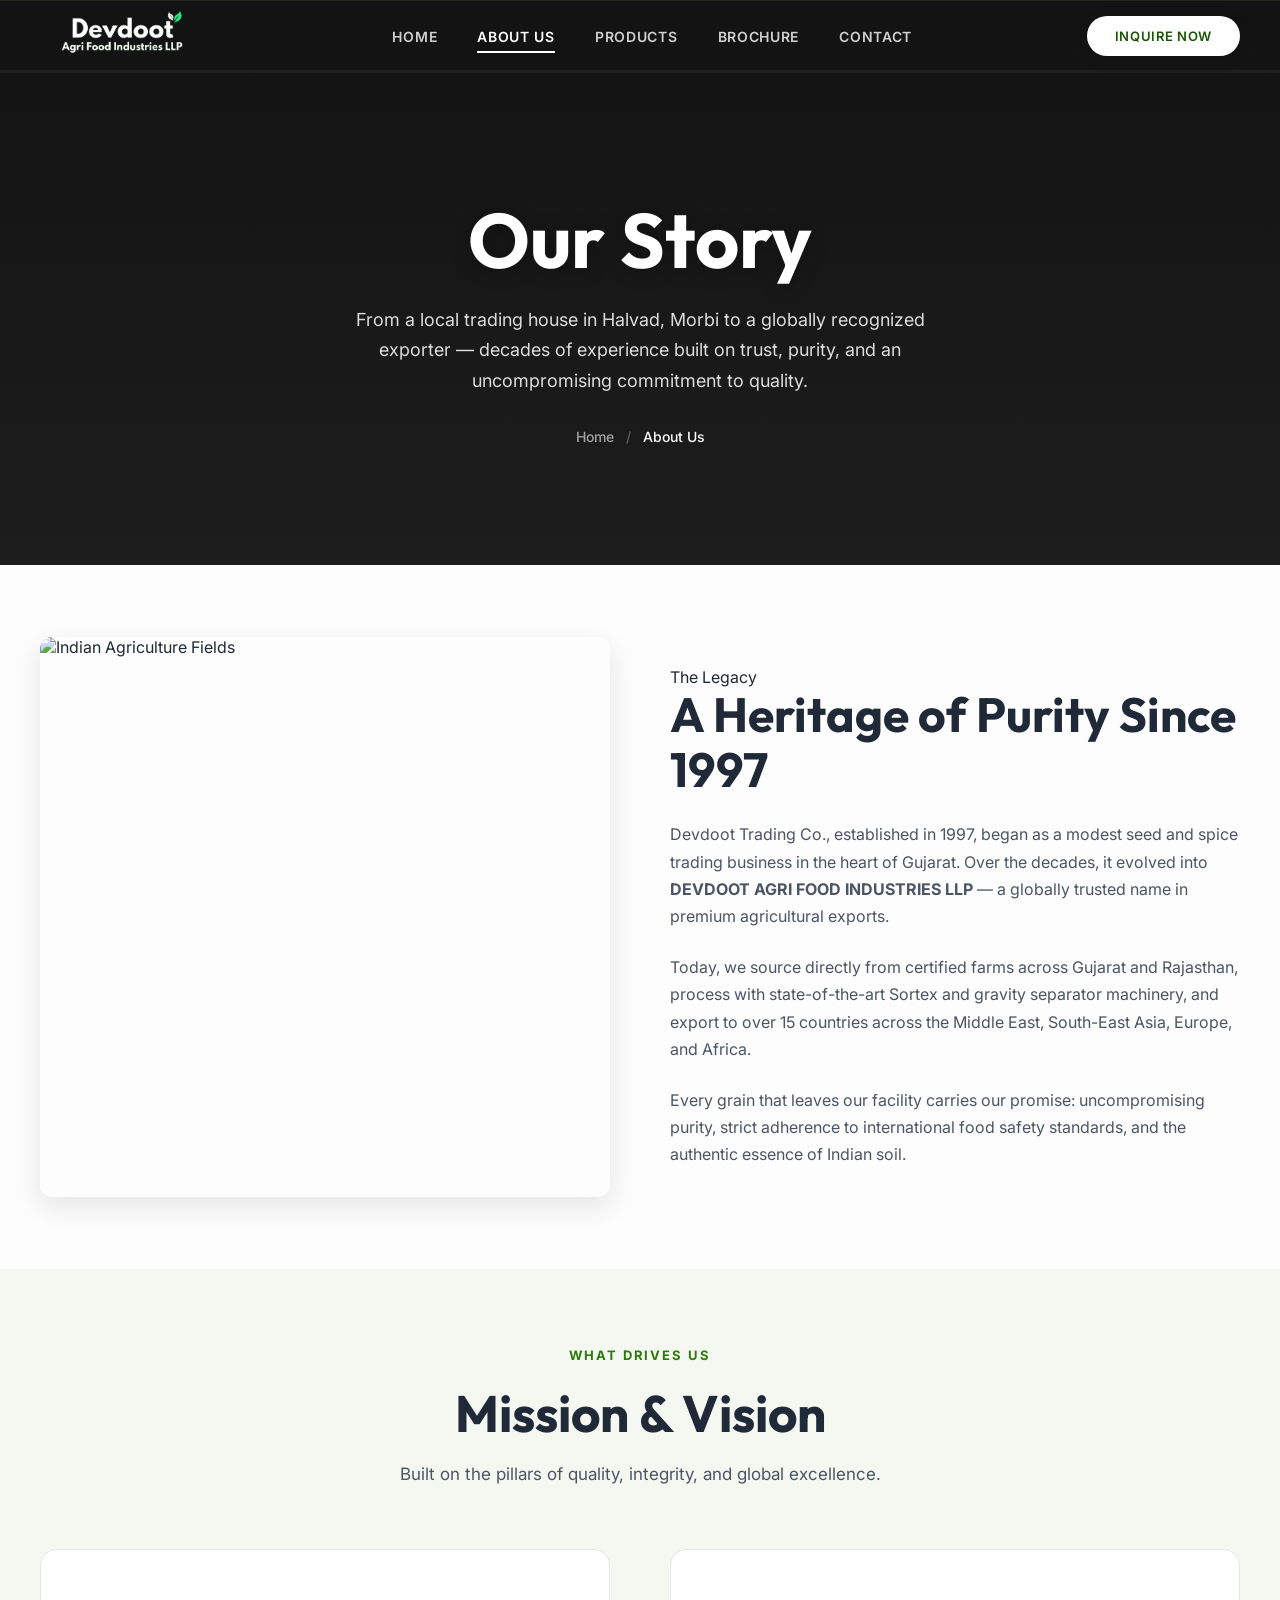
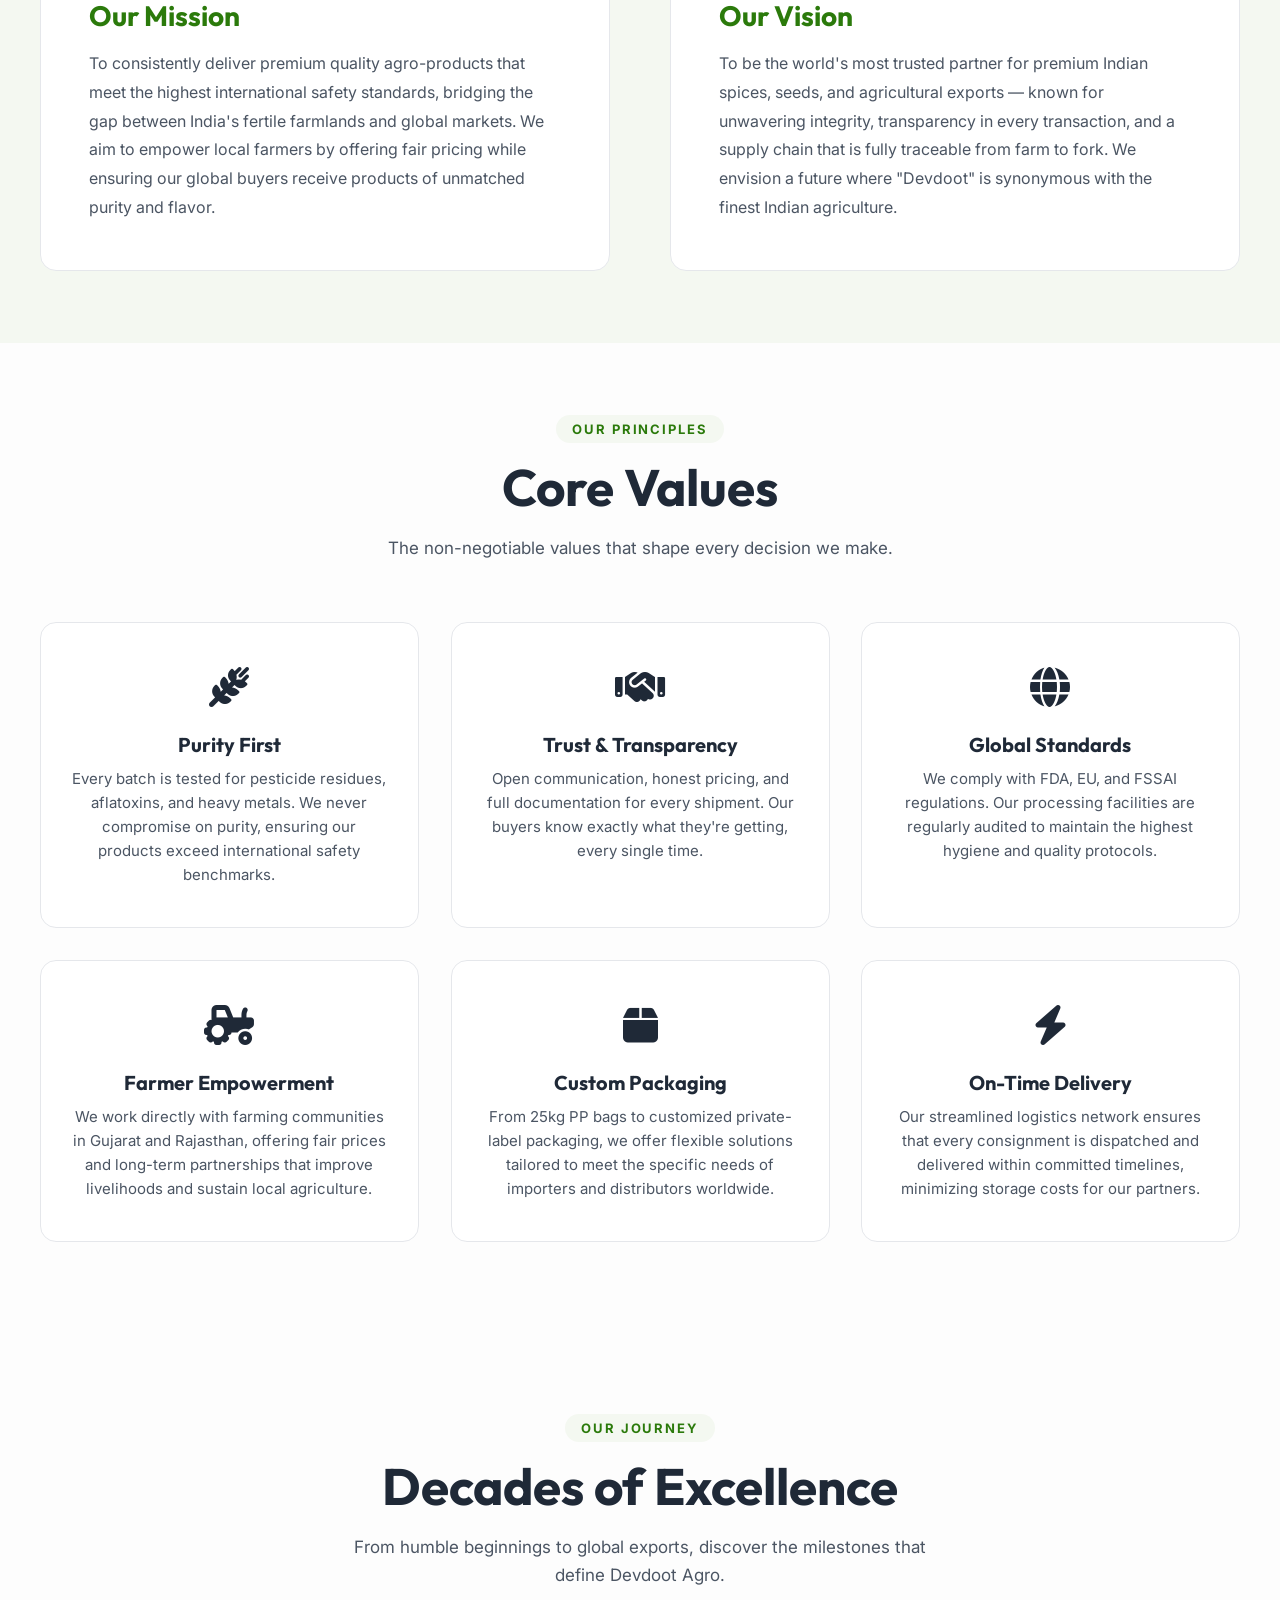
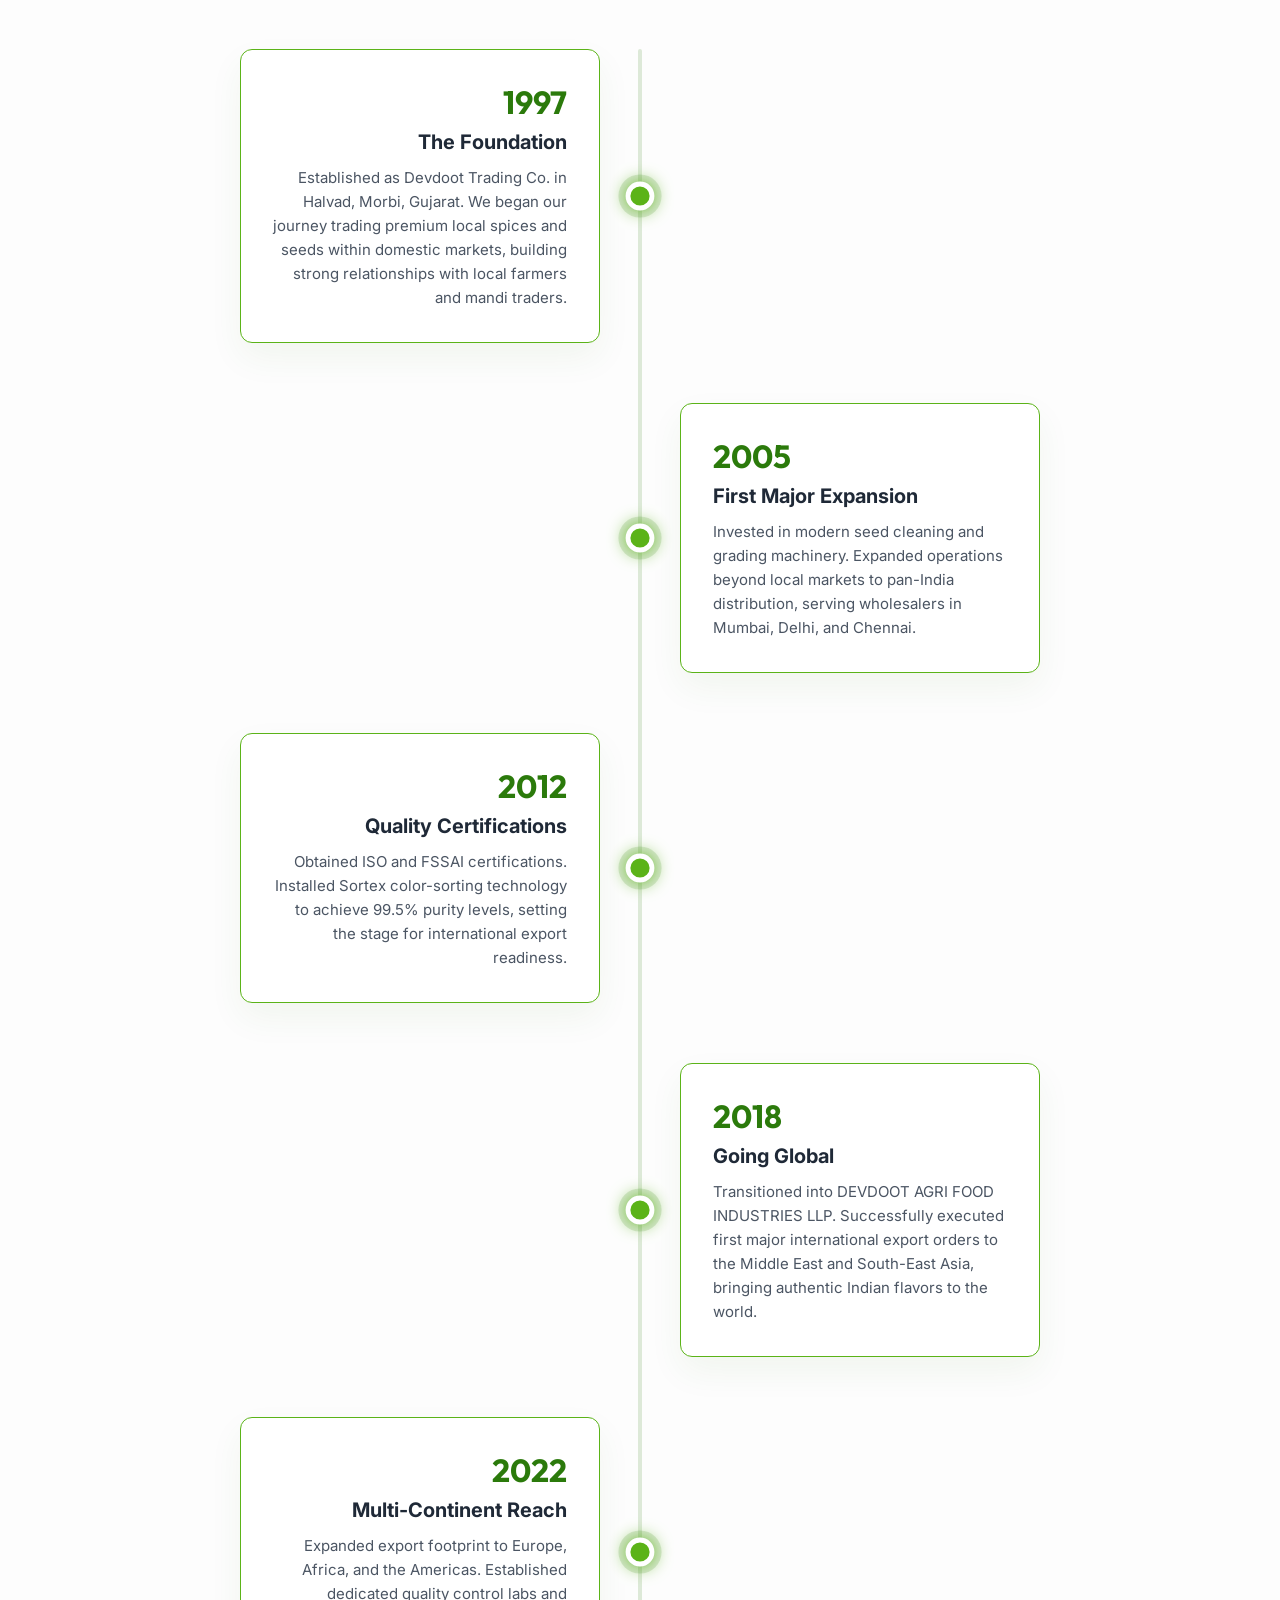
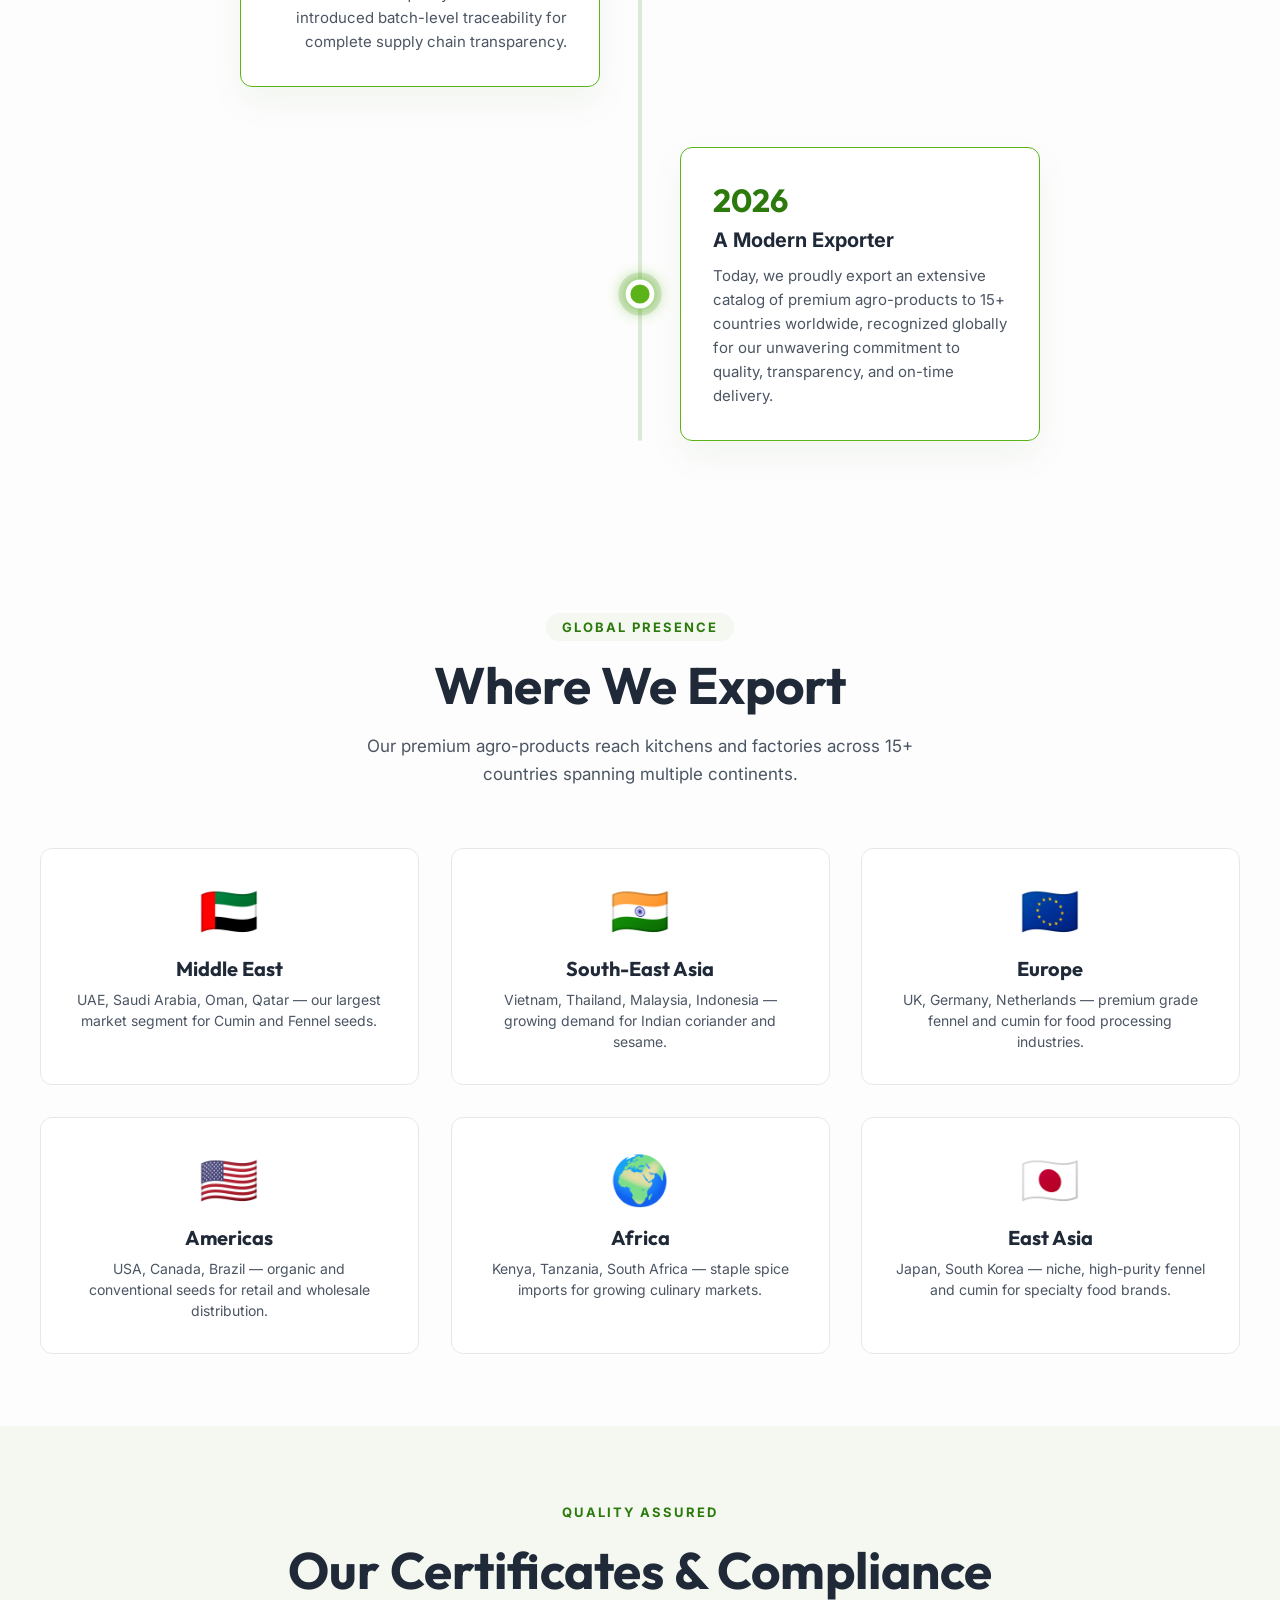
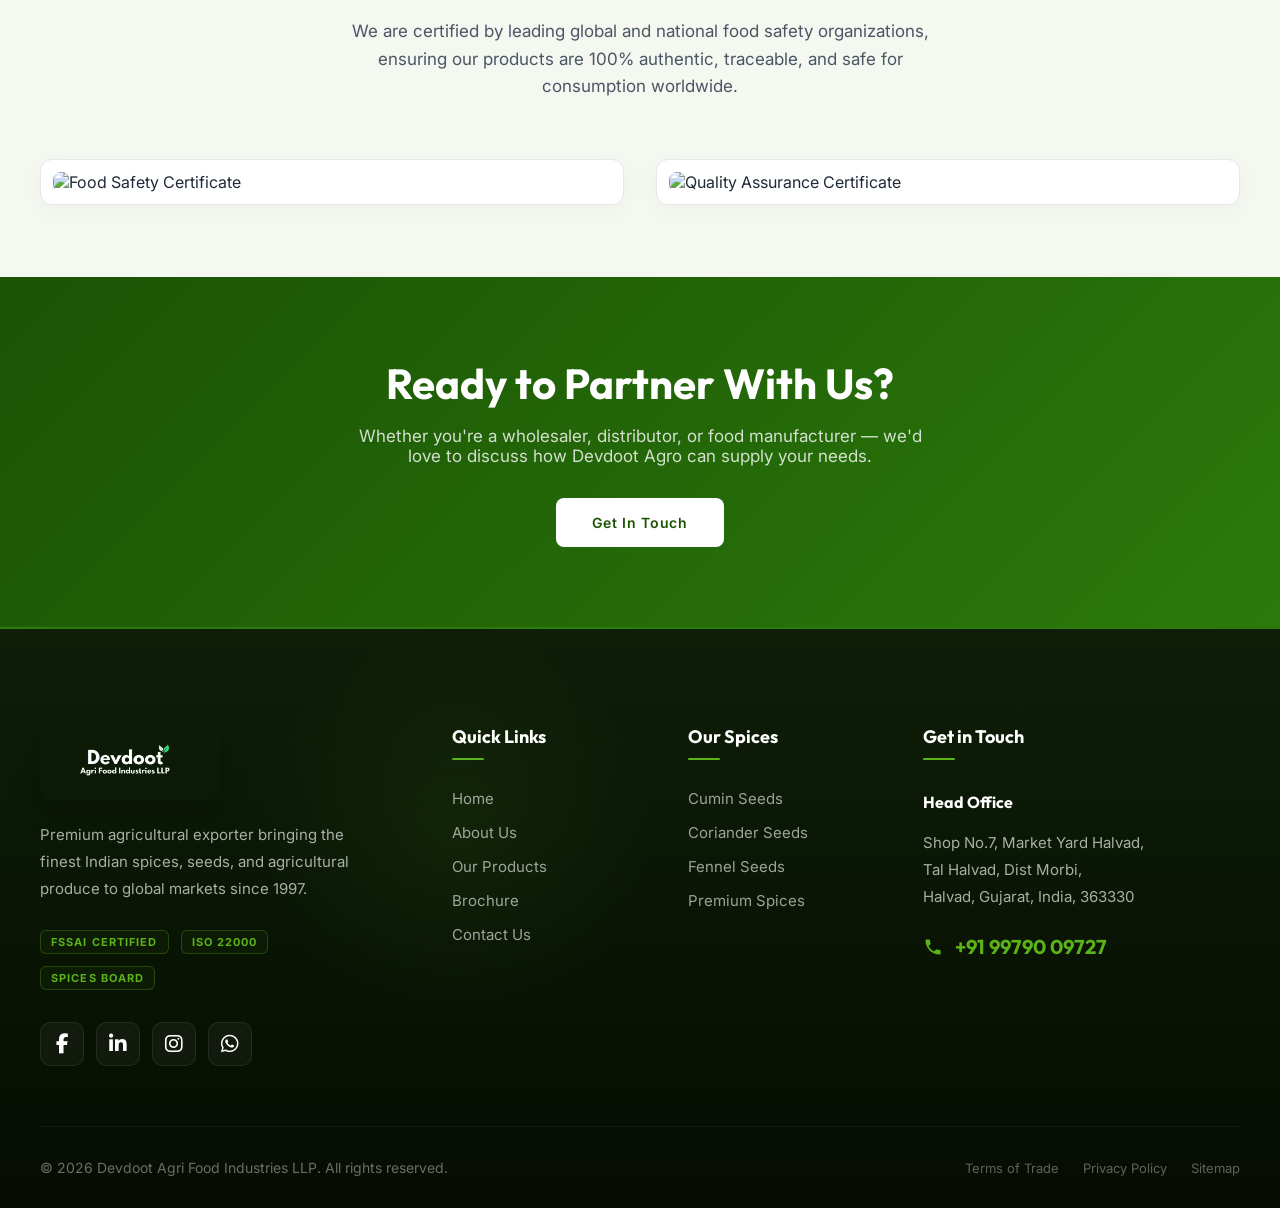
==== commit 15b89183: "feat: integrate FontAwesome icons, add top-bar with contact info, and update page meta titles across" ====
--- a/about.html
+++ b/about.html
@@ -1,24 +1,58 @@
 <!DOCTYPE html>
 <html lang="en">
+
 <head>
   <meta charset="UTF-8" />
   <meta name="viewport" content="width=device-width, initial-scale=1.0" />
-  <title>About Us | Devdoot Agri Food Industries LLP — Since 1997</title>
-  <meta name="description" content="Learn about Devdoot Agri Food Industries LLP — 25+ years of legacy, global export expertise, mission-driven quality, and certified food safety standards. Based in Halvad, Morbi, Gujarat." />
+  <title>About Devdoot Agro | 25+ Years Legacy of Spice Export Excellence</title>
+  <meta name="description"
+    content="Learn about Devdoot Agri Food Industries LLP — 25+ years of legacy, global export expertise, mission-driven quality, and certified food safety standards. Based in Halvad, Morbi, Gujarat." />
   <meta property="og:title" content="About Us | Devdoot Agro" />
-  <meta property="og:description" content="Discover the story behind 25+ years of premium agricultural exports from Gujarat to the world." />
+  <meta property="og:description"
+    content="Discover the story behind 25+ years of premium agricultural exports from Gujarat to the world." />
   <meta property="og:type" content="website" />
   <meta property="og:image" content="assets/logo.png" />
   <link rel="icon" type="image/png" href="assets/logo.png" />
   <link rel="preconnect" href="https://fonts.googleapis.com" />
   <link rel="preconnect" href="https://fonts.gstatic.com" crossorigin />
-  <link href="https://fonts.googleapis.com/css2?family=Inter:wght@300;400;500;600&family=Outfit:wght@400;600;700;800&display=swap" rel="stylesheet" />
+  <link
+    href="https://fonts.googleapis.com/css2?family=Inter:wght@300;400;500;600&family=Outfit:wght@400;600;700;800&display=swap"
+    rel="stylesheet" />
+  <link rel="stylesheet" href="https://cdnjs.cloudflare.com/ajax/libs/font-awesome/6.4.0/css/all.min.css" />
   <link rel="stylesheet" href="styles.css" />
 </head>
+
 <body>
 
   <!-- ═══ NAV ═══ -->
   <nav>
+    <div class="top-bar">
+      <div class="container top-bar-inner">
+        <div class="top-bar-left">
+          <span class="tb-item"><i class="fa-solid fa-phone"></i> <a href="tel:+919979009727">+91 99790 09727</a></span>
+          <span class="tb-item"><i class="fa-solid fa-envelope"></i> <a
+              href="mailto:info@devdootagro.com">info@devdootagro.com</a></span>
+        </div>
+        <div class="top-bar-right">
+          <span class="share-text">Share:</span>
+          <a href="https://wa.me/?text=Discover%20Devdoot%20Agri%20Food%20Industries%20LLP%20-%20Global%20Exporters%20of%20Premium%20Agricultural%20Spices%20%26%20Seeds%20since%201997.%20Visit%3A%20https%3A%2F%2Fdevdootagro.com%2F"
+            target="_blank" class="share-btn" aria-label="Share on WhatsApp">
+            <i class="fa-brands fa-whatsapp"></i>
+          </a>
+          <a href="https://www.linkedin.com/sharing/share-offsite/?url=https%3A%2F%2Fdevdootagro.com%2F" target="_blank"
+            class="share-btn" aria-label="Share on LinkedIn">
+            <i class="fa-brands fa-linkedin-in"></i>
+          </a>
+          <a href="https://www.facebook.com/sharer/sharer.php?u=https%3A%2F%2Fdevdootagro.com%2F" target="_blank"
+            class="share-btn" aria-label="Share on Facebook">
+            <i class="fa-brands fa-facebook-f"></i>
+          </a>
+          <a href="https://www.instagram.com/devdoot_spices/" target="_blank" class="share-btn" aria-label="Instagram">
+            <i class="fa-brands fa-instagram"></i>
+          </a>
+        </div>
+      </div>
+    </div>
     <div class="container nav-inner">
       <a href="index.html" class="logo-wrap"><img src="assets/logo.png" alt="Devdoot Agro" class="logo-img" /></a>
       <ul class="nav-links">
@@ -47,7 +81,8 @@
   <header class="page-hero page-hero--about">
     <div class="container reveal">
       <h1>Our Story</h1>
-      <p>From a local trading house in Rajkot to a globally recognized exporter — decades of experience built on trust, purity, and an uncompromising commitment to quality.</p>
+      <p>From a local trading house in Halvad, Morbi to a globally recognized exporter — decades of experience built on
+        trust, purity, and an uncompromising commitment to quality.</p>
       <div class="breadcrumb">
         <a href="index.html">Home</a> <span>/</span> <span class="current">About Us</span>
       </div>
@@ -59,14 +94,21 @@
     <div class="container">
       <div class="about-grid">
         <div class="about-img reveal reveal-left">
-          <img src="https://images.unsplash.com/photo-1625246333195-78d9c38ad449?q=80&w=2070&auto=format&fit=crop" alt="Indian Agriculture Fields" style="border-radius:12px; object-fit:cover; height:560px; width:100%; box-shadow: 0 10px 30px rgba(0,0,0,0.1);" />
+          <img src="https://images.unsplash.com/photo-1625246333195-78d9c38ad449?q=80&w=2070&auto=format&fit=crop"
+            alt="Indian Agriculture Fields"
+            style="border-radius:12px; object-fit:cover; height:560px; width:100%; box-shadow: 0 10px 30px rgba(0,0,0,0.1);" />
         </div>
         <div class="about-text reveal reveal-right reveal-delay-1">
           <span class="tag">The Legacy</span>
           <h2>A Heritage of Purity Since 1997</h2>
-          <p class="mb-4">Devdoot Trading Co., established in 1997, began as a modest seed and spice trading business in the heart of Gujarat. Over the decades, it evolved into <strong>DEVDOOT AGRI FOOD INDUSTRIES LLP</strong> — a globally trusted name in premium agricultural exports.</p>
-          <p class="mb-4">Today, we source directly from certified farms across Gujarat and Rajasthan, process with state-of-the-art Sortex and gravity separator machinery, and export to over 15 countries across the Middle East, South-East Asia, Europe, and Africa.</p>
-          <p>Every grain that leaves our facility carries our promise: uncompromising purity, strict adherence to international food safety standards, and the authentic essence of Indian soil.</p>
+          <p class="mb-4">Devdoot Trading Co., established in 1997, began as a modest seed and spice trading business in
+            the heart of Gujarat. Over the decades, it evolved into <strong>DEVDOOT AGRI FOOD INDUSTRIES LLP</strong> —
+            a globally trusted name in premium agricultural exports.</p>
+          <p class="mb-4">Today, we source directly from certified farms across Gujarat and Rajasthan, process with
+            state-of-the-art Sortex and gravity separator machinery, and export to over 15 countries across the Middle
+            East, South-East Asia, Europe, and Africa.</p>
+          <p>Every grain that leaves our facility carries our promise: uncompromising purity, strict adherence to
+            international food safety standards, and the authentic essence of Indian soil.</p>
         </div>
       </div>
     </div>
@@ -83,11 +125,15 @@
       <div class="about-grid" style="margin-top:60px;">
         <div class="reveal mv-card">
           <h3>Our Mission</h3>
-          <p>To consistently deliver premium quality agro-products that meet the highest international safety standards, bridging the gap between India's fertile farmlands and global markets. We aim to empower local farmers by offering fair pricing while ensuring our global buyers receive products of unmatched purity and flavor.</p>
+          <p>To consistently deliver premium quality agro-products that meet the highest international safety standards,
+            bridging the gap between India's fertile farmlands and global markets. We aim to empower local farmers by
+            offering fair pricing while ensuring our global buyers receive products of unmatched purity and flavor.</p>
         </div>
         <div class="reveal reveal-delay-1 mv-card">
           <h3>Our Vision</h3>
-          <p>To be the world's most trusted partner for premium Indian spices, seeds, and agricultural exports — known for unwavering integrity, transparency in every transaction, and a supply chain that is fully traceable from farm to fork. We envision a future where "Devdoot" is synonymous with the finest Indian agriculture.</p>
+          <p>To be the world's most trusted partner for premium Indian spices, seeds, and agricultural exports — known
+            for unwavering integrity, transparency in every transaction, and a supply chain that is fully traceable from
+            farm to fork. We envision a future where "Devdoot" is synonymous with the finest Indian agriculture.</p>
         </div>
       </div>
     </div>
@@ -103,34 +149,40 @@
       </div>
       <div class="values-grid">
         <div class="value-card reveal">
-          <div class="value-icon">🌾</div>
+          <div class="value-icon"><i class="fa-solid fa-wheat-awn"></i></div>
           <h3>Purity First</h3>
-          <p>Every batch is tested for pesticide residues, aflatoxins, and heavy metals. We never compromise on purity, ensuring our products exceed international safety benchmarks.</p>
+          <p>Every batch is tested for pesticide residues, aflatoxins, and heavy metals. We never compromise on purity,
+            ensuring our products exceed international safety benchmarks.</p>
         </div>
         <div class="value-card reveal reveal-delay-1">
-          <div class="value-icon">🤝</div>
+          <div class="value-icon"><i class="fa-solid fa-handshake"></i></div>
           <h3>Trust & Transparency</h3>
-          <p>Open communication, honest pricing, and full documentation for every shipment. Our buyers know exactly what they're getting, every single time.</p>
+          <p>Open communication, honest pricing, and full documentation for every shipment. Our buyers know exactly what
+            they're getting, every single time.</p>
         </div>
         <div class="value-card reveal reveal-delay-2">
-          <div class="value-icon">🌍</div>
+          <div class="value-icon"><i class="fa-solid fa-globe"></i></div>
           <h3>Global Standards</h3>
-          <p>We comply with FDA, EU, and FSSAI regulations. Our processing facilities are regularly audited to maintain the highest hygiene and quality protocols.</p>
+          <p>We comply with FDA, EU, and FSSAI regulations. Our processing facilities are regularly audited to maintain
+            the highest hygiene and quality protocols.</p>
         </div>
         <div class="value-card reveal reveal-delay-3">
-          <div class="value-icon">🧑‍🌾</div>
+          <div class="value-icon"><i class="fa-solid fa-tractor"></i></div>
           <h3>Farmer Empowerment</h3>
-          <p>We work directly with farming communities in Gujarat and Rajasthan, offering fair prices and long-term partnerships that improve livelihoods and sustain local agriculture.</p>
+          <p>We work directly with farming communities in Gujarat and Rajasthan, offering fair prices and long-term
+            partnerships that improve livelihoods and sustain local agriculture.</p>
         </div>
         <div class="value-card reveal">
-          <div class="value-icon">📦</div>
+          <div class="value-icon"><i class="fa-solid fa-box"></i></div>
           <h3>Custom Packaging</h3>
-          <p>From 25kg PP bags to customized private-label packaging, we offer flexible solutions tailored to meet the specific needs of importers and distributors worldwide.</p>
+          <p>From 25kg PP bags to customized private-label packaging, we offer flexible solutions tailored to meet the
+            specific needs of importers and distributors worldwide.</p>
         </div>
         <div class="value-card reveal reveal-delay-1">
-          <div class="value-icon">⚡</div>
+          <div class="value-icon"><i class="fa-solid fa-bolt"></i></div>
           <h3>On-Time Delivery</h3>
-          <p>Our streamlined logistics network ensures that every consignment is dispatched and delivered within committed timelines, minimizing storage costs for our partners.</p>
+          <p>Our streamlined logistics network ensures that every consignment is dispatched and delivered within
+            committed timelines, minimizing storage costs for our partners.</p>
         </div>
       </div>
     </div>
@@ -151,7 +203,9 @@
           <div class="timeline-content">
             <div class="timeline-year">1997</div>
             <h3>The Foundation</h3>
-            <p>Established as Devdoot Trading Co. in Rajkot, Gujarat. We began our journey trading premium local spices and seeds within domestic markets, building strong relationships with local farmers and mandi traders.</p>
+            <p>Established as Devdoot Trading Co. in Halvad, Morbi, Gujarat. We began our journey trading premium local
+              spices and seeds within domestic markets, building strong relationships with local farmers and mandi
+              traders.</p>
           </div>
           <div></div>
         </div>
@@ -162,7 +216,8 @@
           <div class="timeline-content">
             <div class="timeline-year">2005</div>
             <h3>First Major Expansion</h3>
-            <p>Invested in modern seed cleaning and grading machinery. Expanded operations beyond local markets to pan-India distribution, serving wholesalers in Mumbai, Delhi, and Chennai.</p>
+            <p>Invested in modern seed cleaning and grading machinery. Expanded operations beyond local markets to
+              pan-India distribution, serving wholesalers in Mumbai, Delhi, and Chennai.</p>
           </div>
         </div>
 
@@ -171,7 +226,8 @@
           <div class="timeline-content">
             <div class="timeline-year">2012</div>
             <h3>Quality Certifications</h3>
-            <p>Obtained ISO and FSSAI certifications. Installed Sortex color-sorting technology to achieve 99.5% purity levels, setting the stage for international export readiness.</p>
+            <p>Obtained ISO and FSSAI certifications. Installed Sortex color-sorting technology to achieve 99.5% purity
+              levels, setting the stage for international export readiness.</p>
           </div>
           <div></div>
         </div>
@@ -182,7 +238,8 @@
           <div class="timeline-content">
             <div class="timeline-year">2018</div>
             <h3>Going Global</h3>
-            <p>Transitioned into DEVDOOT AGRI FOOD INDUSTRIES LLP. Successfully executed first major international export orders to the Middle East and South-East Asia, bringing authentic Indian flavors to the world.</p>
+            <p>Transitioned into DEVDOOT AGRI FOOD INDUSTRIES LLP. Successfully executed first major international
+              export orders to the Middle East and South-East Asia, bringing authentic Indian flavors to the world.</p>
           </div>
         </div>
 
@@ -191,7 +248,8 @@
           <div class="timeline-content">
             <div class="timeline-year">2022</div>
             <h3>Multi-Continent Reach</h3>
-            <p>Expanded export footprint to Europe, Africa, and the Americas. Established dedicated quality control labs and introduced batch-level traceability for complete supply chain transparency.</p>
+            <p>Expanded export footprint to Europe, Africa, and the Americas. Established dedicated quality control labs
+              and introduced batch-level traceability for complete supply chain transparency.</p>
           </div>
           <div></div>
         </div>
@@ -202,7 +260,8 @@
           <div class="timeline-content">
             <div class="timeline-year">2026</div>
             <h3>A Modern Exporter</h3>
-            <p>Today, we proudly export an extensive catalog of premium agro-products to 15+ countries worldwide, recognized globally for our unwavering commitment to quality, transparency, and on-time delivery.</p>
+            <p>Today, we proudly export an extensive catalog of premium agro-products to 15+ countries worldwide,
+              recognized globally for our unwavering commitment to quality, transparency, and on-time delivery.</p>
           </div>
         </div>
       </div>
@@ -258,14 +317,17 @@
       <div class="section-head reveal">
         <span class="tag">Quality Assured</span>
         <h2>Our Certificates & Compliance</h2>
-        <p>We are certified by leading global and national food safety organizations, ensuring our products are 100% authentic, traceable, and safe for consumption worldwide.</p>
+        <p>We are certified by leading global and national food safety organizations, ensuring our products are 100%
+          authentic, traceable, and safe for consumption worldwide.</p>
       </div>
       <div class="certificates-grid reveal reveal-delay-1">
         <div class="cert-card">
-          <img src="https://bytebiz.fra1.cdn.digitaloceanspaces.com/byte-qr/6348/mini-web/84161766810209242.jpeg" alt="Food Safety Certificate" />
+          <img src="https://bytebiz.fra1.cdn.digitaloceanspaces.com/byte-qr/6348/mini-web/84161766810209242.jpeg"
+            alt="Food Safety Certificate" />
         </div>
         <div class="cert-card">
-          <img src="https://bytebiz.fra1.cdn.digitaloceanspaces.com/byte-qr/6348/mini-web/33101766810219891.jpeg" alt="Quality Assurance Certificate" />
+          <img src="https://bytebiz.fra1.cdn.digitaloceanspaces.com/byte-qr/6348/mini-web/33101766810219891.jpeg"
+            alt="Quality Assurance Certificate" />
         </div>
       </div>
     </div>
@@ -275,7 +337,8 @@
   <section class="cta-banner">
     <div class="container reveal">
       <h2>Ready to Partner With Us?</h2>
-      <p>Whether you're a wholesaler, distributor, or food manufacturer — we'd love to discuss how Devdoot Agro can supply your needs.</p>
+      <p>Whether you're a wholesaler, distributor, or food manufacturer — we'd love to discuss how Devdoot Agro can
+        supply your needs.</p>
       <a href="contact.html" class="btn-primary">Get In Touch</a>
     </div>
   </section>
@@ -288,7 +351,8 @@
           <a href="index.html" class="logo-wrap">
             <img src="assets/logo.png" alt="Devdoot Agro" />
           </a>
-          <p class="footer-tagline">Premium agricultural exporter bringing the finest Indian spices, seeds, and agricultural produce to global markets since 1997.</p>
+          <p class="footer-tagline">Premium agricultural exporter bringing the finest Indian spices, seeds, and
+            agricultural produce to global markets since 1997.</p>
           <div class="footer-certifications">
             <span>FSSAI Certified</span>
             <span>ISO 22000</span>
@@ -296,13 +360,17 @@
           </div>
           <div class="footer-social">
             <a href="https://facebook.com" target="_blank" class="social-btn" aria-label="Facebook">
-              <svg viewBox="0 0 24 24"><path d="M18.77,7.46H14.5v-1.9c0-.9.6-1.1,1-1.1h3V1H14.17C10.5,1,9.44,3.85,9.44,6.2v1.25H6V11.2h3.44V23h5.06V11.2h4.27Z"/></svg>
+              <i class="fa-brands fa-facebook-f"></i>
             </a>
             <a href="https://linkedin.com" target="_blank" class="social-btn" aria-label="LinkedIn">
-              <svg viewBox="0 0 24 24"><path d="M19,3a2,2,0,0,1,2,2V19a2,2,0,0,1-2,2H5a2,2,0,0,1-2-2V5A2,2,0,0,1,5,3H19m-.5,15.5v-5.3a3.26,3.26,0,0,0-3.26-3.26c-.85,0-1.84.52-2.32,1.3v-1.11h-2.8v8.37h2.8v-4.93c0-.77.62-1.4,1.39-1.4a1.4,1.4,0,0,1,1.4,1.4v4.93h2.79M6.88,8.56a1.68,1.68,0,0,0,1.68-1.68c0-.93-.75-1.69-1.68-1.69a1.69,1.69,0,0,0-1.69,1.69,1.68,1.68,0,0,0,1.69,1.68m1.39,9.94v-8.37H5.5v8.37H8.27Z"/></svg>
+              <i class="fa-brands fa-linkedin-in"></i>
+            </a>
+            <a href="https://www.instagram.com/devdoot_spices/" target="_blank" class="social-btn"
+              aria-label="Instagram">
+              <i class="fa-brands fa-instagram"></i>
             </a>
             <a href="https://wa.me/919979009727" target="_blank" class="social-btn" aria-label="WhatsApp">
-              <svg viewBox="0 0 24 24"><path d="M12.04,2C6.5,2,2,6.5,2,12.04c0,2.1,0.55,4.14,1.59,5.95L2,24l6.3-1.65a9.88,9.88,0,0,0,5.7,1.45h0A11.89,11.89,0,0,0,24,11.91C24,5.43,18.66,2,12.04,2Zm5.43,12.38c-.3-.15-1.76-.87-2-.97s-.47-.15-.67.15-.77.97-.94,1.16-.35.22-.64.08a9.49,9.49,0,0,1-2.39-1.48,10.45,10.45,0,0,1-1.65-2.06c-.17-.3,0-.46.13-.61s.3-.35.45-.52.2-.3.3-.5a.78.78,0,0,0,0-.52c-.08-.15-.67-1.61-.92-2.21s-.49-.5-.67-.51-.37,0-.57,0a1.5,1.5,0,0,0-1,.37c-.27.3-1,1-1,2.48s1.07,2.88,1.21,3.07,2.1,3.2,5.08,4.49c.71.31,1.26.49,1.69.63a4.57,4.57,0,0,0,1.87.12c.57-.09,1.76-.72,2-1.41s.25-1.29.17-1.41S17.77,14.53,17.47,14.38Z"/></svg>
+              <i class="fa-brands fa-whatsapp"></i>
             </a>
           </div>
         </div>
@@ -334,7 +402,11 @@
             Halvad, Gujarat, India, 363330
           </div>
           <a href="tel:+919979009727" class="footer-phone">
-            <svg viewBox="0 0 24 24" style="width:20px; height:20px; fill:currentColor; vertical-align:middle; margin-right:4px;"><path d="M6.62,10.79A15.05,15.05,0,0,0,13.2,17.37l2.2-2.2a1,1,0,0,1,1.11-.27,11.48,11.48,0,0,0,3.61.57,1,1,0,0,1,1,1V20a1,1,0,0,1-1,1A17,17,0,0,1,3,4,1,1,0,0,1,4,3H7.5a1,1,0,0,1,1,1,11.36,11.36,0,0,0,.57,3.6,1,1,0,0,1-.27,1.1Z"/></svg>
+            <svg viewBox="0 0 24 24"
+              style="width:20px; height:20px; fill:currentColor; vertical-align:middle; margin-right:4px;">
+              <path
+                d="M6.62,10.79A15.05,15.05,0,0,0,13.2,17.37l2.2-2.2a1,1,0,0,1,1.11-.27,11.48,11.48,0,0,0,3.61.57,1,1,0,0,1,1,1V20a1,1,0,0,1-1,1A17,17,0,0,1,3,4,1,1,0,0,1,4,3H7.5a1,1,0,0,1,1,1,11.36,11.36,0,0,0,.57,3.6,1,1,0,0,1-.27,1.1Z" />
+            </svg>
             +91 99790 09727
           </a>
         </div>
@@ -348,12 +420,13 @@
         </div>
       </div>
     </div>
-  <button class="scroll-top" id="scrollTop" aria-label="Scroll to top">
-    <svg viewBox="0 0 24 24">
-      <path d="M18 15l-6-6-6 6" stroke-width="2" stroke-linecap="round" stroke-linejoin="round" />
-    </svg>
-  </button>
-
-  <script src="script.js"></script>
+    <button class="scroll-top" id="scrollTop" aria-label="Scroll to top">
+      <svg viewBox="0 0 24 24">
+        <path d="M18 15l-6-6-6 6" stroke-width="2" stroke-linecap="round" stroke-linejoin="round" />
+      </svg>
+    </button>
+
+    <script src="script.js"></script>
 </body>
-</html>
+
+</html>
--- a/styles.css
+++ b/styles.css
@@ -286,6 +286,101 @@
 }
 
 /* ─── NAV ─── */
+.top-bar {
+  background: rgba(14, 30, 7, 0.45);
+  border-bottom: 1px solid rgba(255, 255, 255, 0.08);
+  font-size: 13px;
+  color: rgba(255, 255, 255, 0.75);
+  transition: all 0.4s cubic-bezier(0.16, 1, 0.3, 1);
+  height: 0;
+  overflow: hidden;
+  opacity: 0;
+  visibility: hidden;
+}
+
+nav.scrolled .top-bar,
+nav.mobile-open .top-bar {
+  background: rgba(10, 36, 2, 0.6);
+  border-bottom: 1px solid rgba(255, 255, 255, 0.05);
+  height: 38px;
+  opacity: 1;
+  visibility: visible;
+}
+
+.top-bar-inner {
+  display: flex;
+  justify-content: space-between;
+  align-items: center;
+  height: 38px;
+}
+
+.top-bar-left {
+  display: flex;
+  align-items: center;
+  gap: 24px;
+}
+
+.tb-item {
+  display: inline-flex;
+  align-items: center;
+  gap: 6px;
+  font-weight: 500;
+}
+
+.tb-item a {
+  color: rgba(255, 255, 255, 0.8);
+  transition: color 0.2s ease;
+}
+
+.tb-item a:hover {
+  color: var(--green-light);
+}
+
+.top-bar-right {
+  display: flex;
+  align-items: center;
+  gap: 12px;
+}
+
+.share-text {
+  font-size: 11px;
+  text-transform: uppercase;
+  letter-spacing: 0.08em;
+  color: rgba(255, 255, 255, 0.5);
+  font-weight: 700;
+}
+
+.share-btn {
+  color: rgba(255, 255, 255, 0.6);
+  display: flex;
+  align-items: center;
+  justify-content: center;
+  transition: all 0.3s cubic-bezier(0.16, 1, 0.3, 1);
+  padding: 4px;
+}
+
+.share-btn svg,
+.share-btn i {
+  width: 15px;
+  height: 15px;
+  font-size: 15px;
+  display: flex;
+  align-items: center;
+  justify-content: center;
+  fill: currentColor;
+}
+
+.share-btn:hover {
+  color: var(--green-light);
+  transform: translateY(-2px) scale(1.1);
+}
+
+@media (max-width: 1024px) {
+  .top-bar {
+    display: none;
+  }
+}
+
 nav {
   position: fixed;
   top: 0;
@@ -422,7 +517,8 @@
 .mobile-menu {
   display: flex;
   position: fixed;
-  top: 70px; /* Aligns perfectly with the new 70px header height */
+  top: 70px;
+  /* Aligns perfectly with the new 70px header height */
   left: 0;
   right: 0;
   bottom: 0;
@@ -470,11 +566,25 @@
   transform: translateY(0);
 }
 
-.mobile-menu.open ul li:nth-child(1) { transition-delay: 0.08s; }
-.mobile-menu.open ul li:nth-child(2) { transition-delay: 0.14s; }
-.mobile-menu.open ul li:nth-child(3) { transition-delay: 0.2s; }
-.mobile-menu.open ul li:nth-child(4) { transition-delay: 0.26s; }
-.mobile-menu.open ul li:nth-child(5) { transition-delay: 0.32s; }
+.mobile-menu.open ul li:nth-child(1) {
+  transition-delay: 0.08s;
+}
+
+.mobile-menu.open ul li:nth-child(2) {
+  transition-delay: 0.14s;
+}
+
+.mobile-menu.open ul li:nth-child(3) {
+  transition-delay: 0.2s;
+}
+
+.mobile-menu.open ul li:nth-child(4) {
+  transition-delay: 0.26s;
+}
+
+.mobile-menu.open ul li:nth-child(5) {
+  transition-delay: 0.32s;
+}
 
 .mobile-menu a {
   position: relative;
@@ -592,8 +702,8 @@
 /* Scroll Reading Progress Bar */
 .scroll-progress-container {
   position: fixed;
-  top: 71px;
-  /* Fixed top alignment to match stable header height */
+  top: 70px;
+  /* Initially hidden top-bar, so only nav height */
   left: 0;
   width: 100%;
   height: 3px;
@@ -601,6 +711,17 @@
   z-index: 101;
   /* Higher than nav z-index so it is visible */
   pointer-events: none;
+  transition: top 0.4s cubic-bezier(0.16, 1, 0.3, 1);
+}
+
+@media (min-width: 1025px) {
+  nav.scrolled+.scroll-progress-container {
+    top: 108px !important;
+  }
+}
+
+nav.mobile-open+.scroll-progress-container {
+  top: 80px !important;
 }
 
 .scroll-progress-bar {
@@ -611,9 +732,19 @@
   transition: width 0.1s ease-out;
 }
 
-@media (max-width: 991px) {
-  .scroll-progress-container {
-    top: 71px;
+@media (max-width: 1024px) {
+  .scroll-progress-container,
+  nav.scrolled+.scroll-progress-container,
+  nav.mobile-open+.scroll-progress-container {
+    top: 70px !important; /* Stable tablet header height */
+  }
+}
+
+@media (max-width: 480px) {
+  .scroll-progress-container,
+  nav.scrolled+.scroll-progress-container,
+  nav.mobile-open+.scroll-progress-container {
+    top: 80px !important; /* Stable mobile header height */
   }
 }
 
@@ -750,9 +881,14 @@
   box-shadow: 0 8px 20px rgba(91, 179, 24, 0.3);
 }
 
-.social-btn svg {
+.social-btn svg,
+.social-btn i {
   width: 20px;
   height: 20px;
+  font-size: 20px;
+  display: flex;
+  align-items: center;
+  justify-content: center;
   fill: currentColor;
 }
 
@@ -1395,6 +1531,17 @@
   gap: 16px;
 }
 
+@media (max-width: 480px) {
+  .p-actions {
+    flex-direction: column;
+  }
+  .p-actions .btn-primary,
+  .p-actions .btn-outline {
+    width: 100%;
+    justify-content: center;
+  }
+}
+
 .wa-btn {
   background: var(--green-wa);
 }
@@ -1468,6 +1615,7 @@
   align-items: center;
   justify-content: center;
   font-size: 20px;
+  color: var(--green);
 }
 
 .c-info-item h4 {
@@ -1627,6 +1775,7 @@
   justify-content: center;
   margin: 0 auto 24px;
   font-size: 32px;
+  color: var(--green);
 }
 
 .why-card h3 {
@@ -1829,6 +1978,7 @@
 .b-highlight-icon {
   font-size: 40px;
   margin-bottom: 20px;
+  color: var(--green);
 }
 
 .b-highlight h3 {
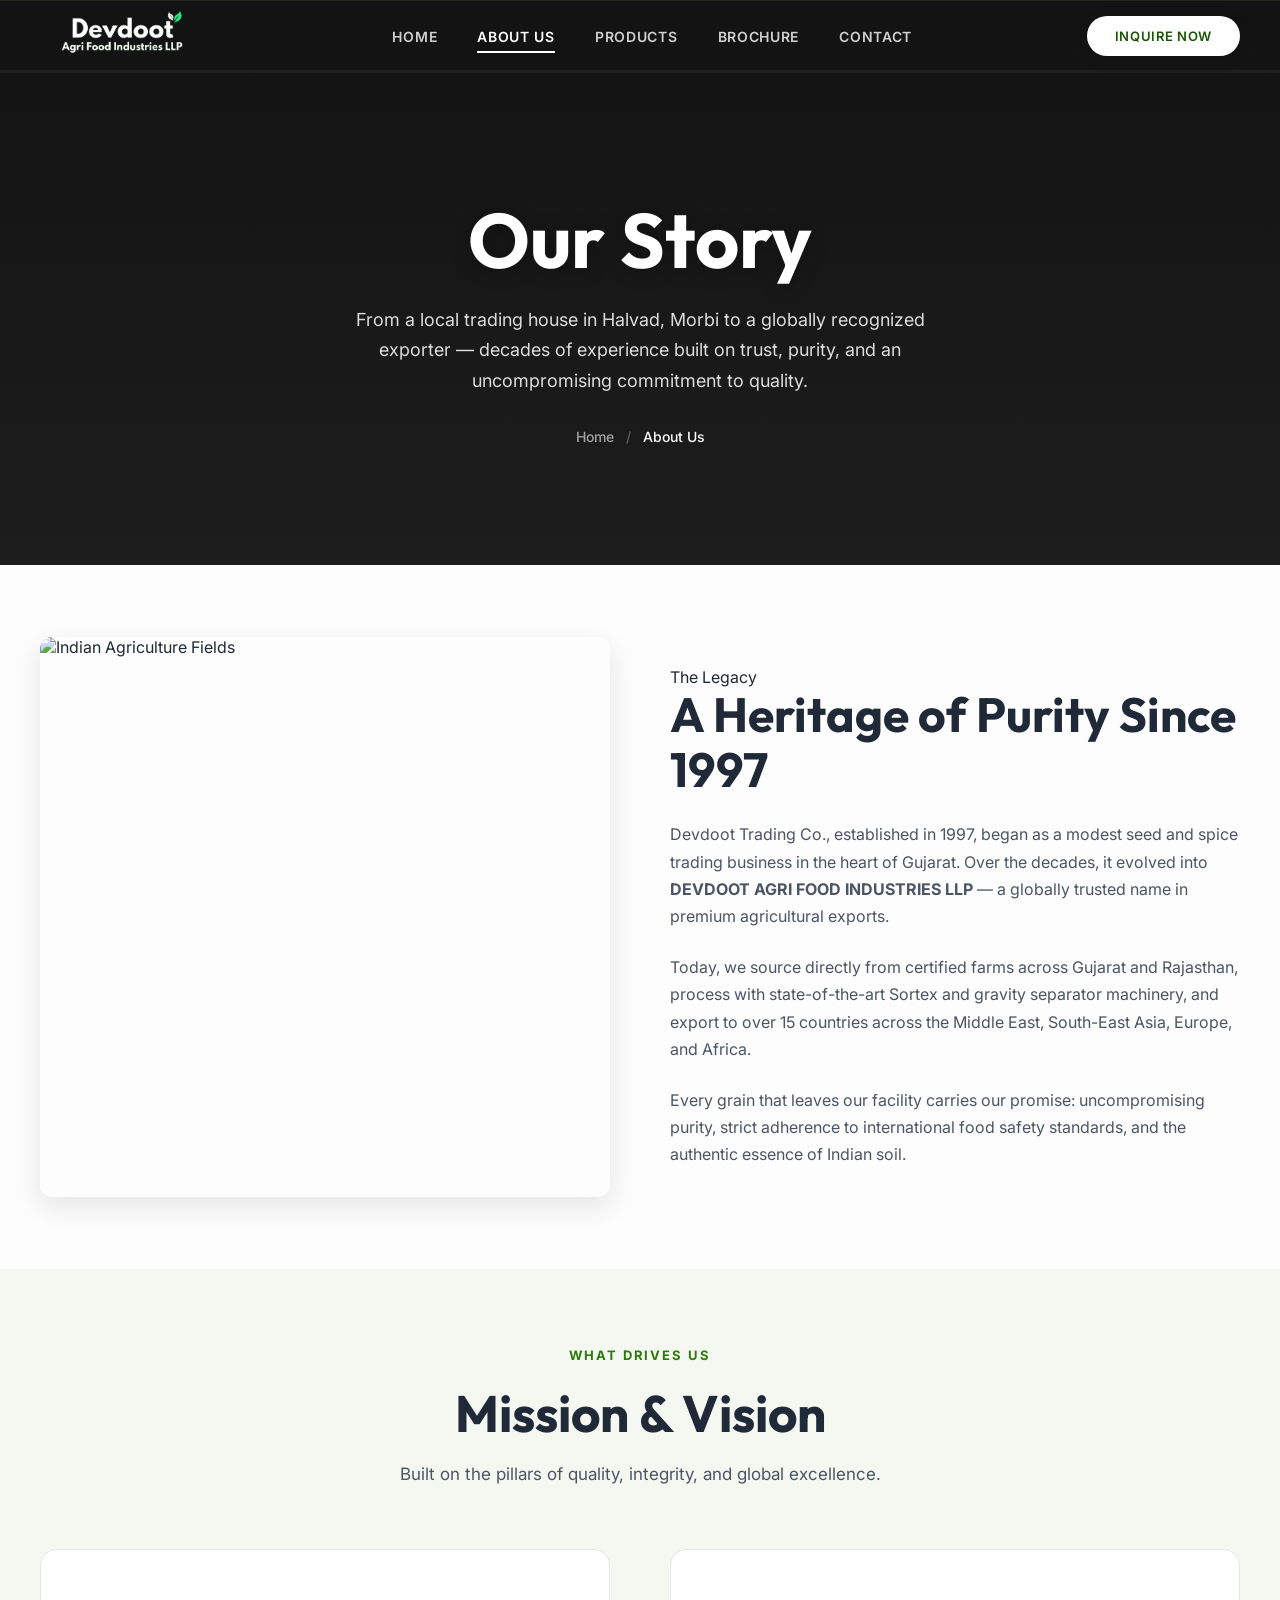
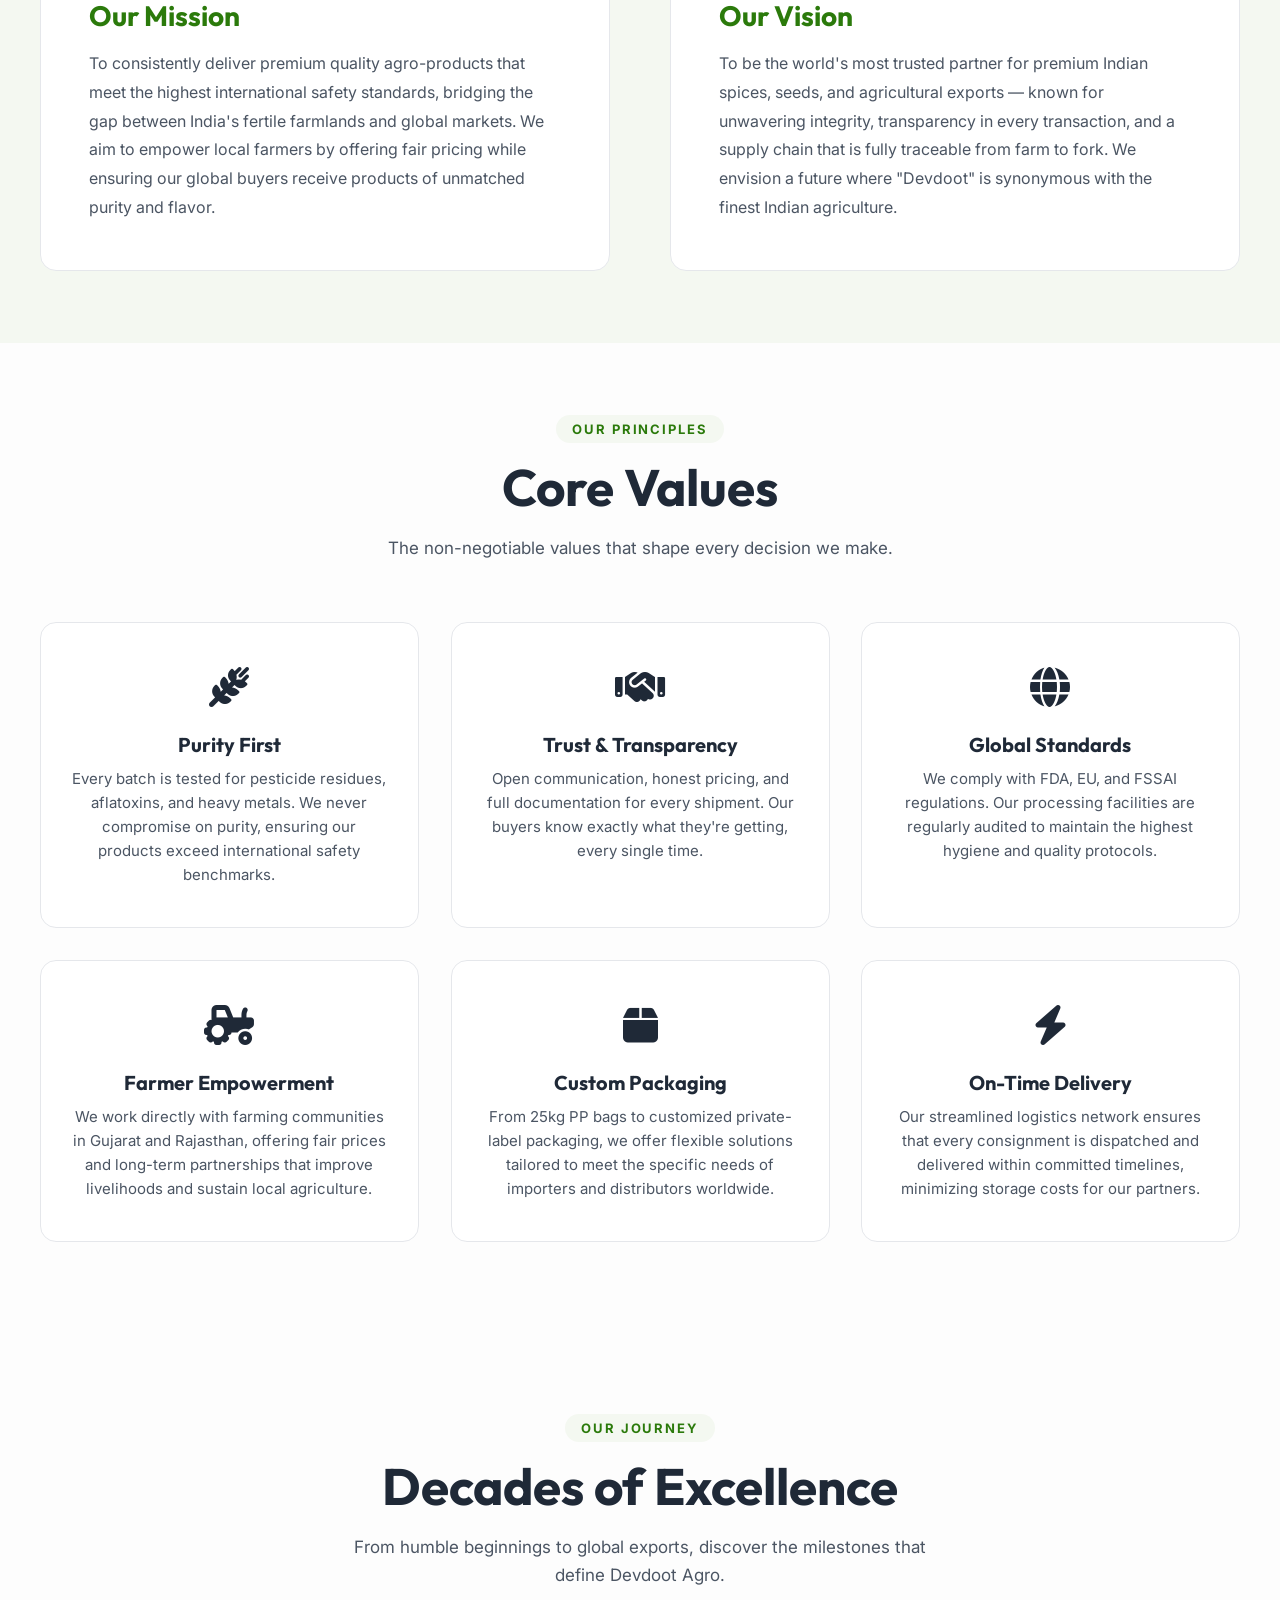
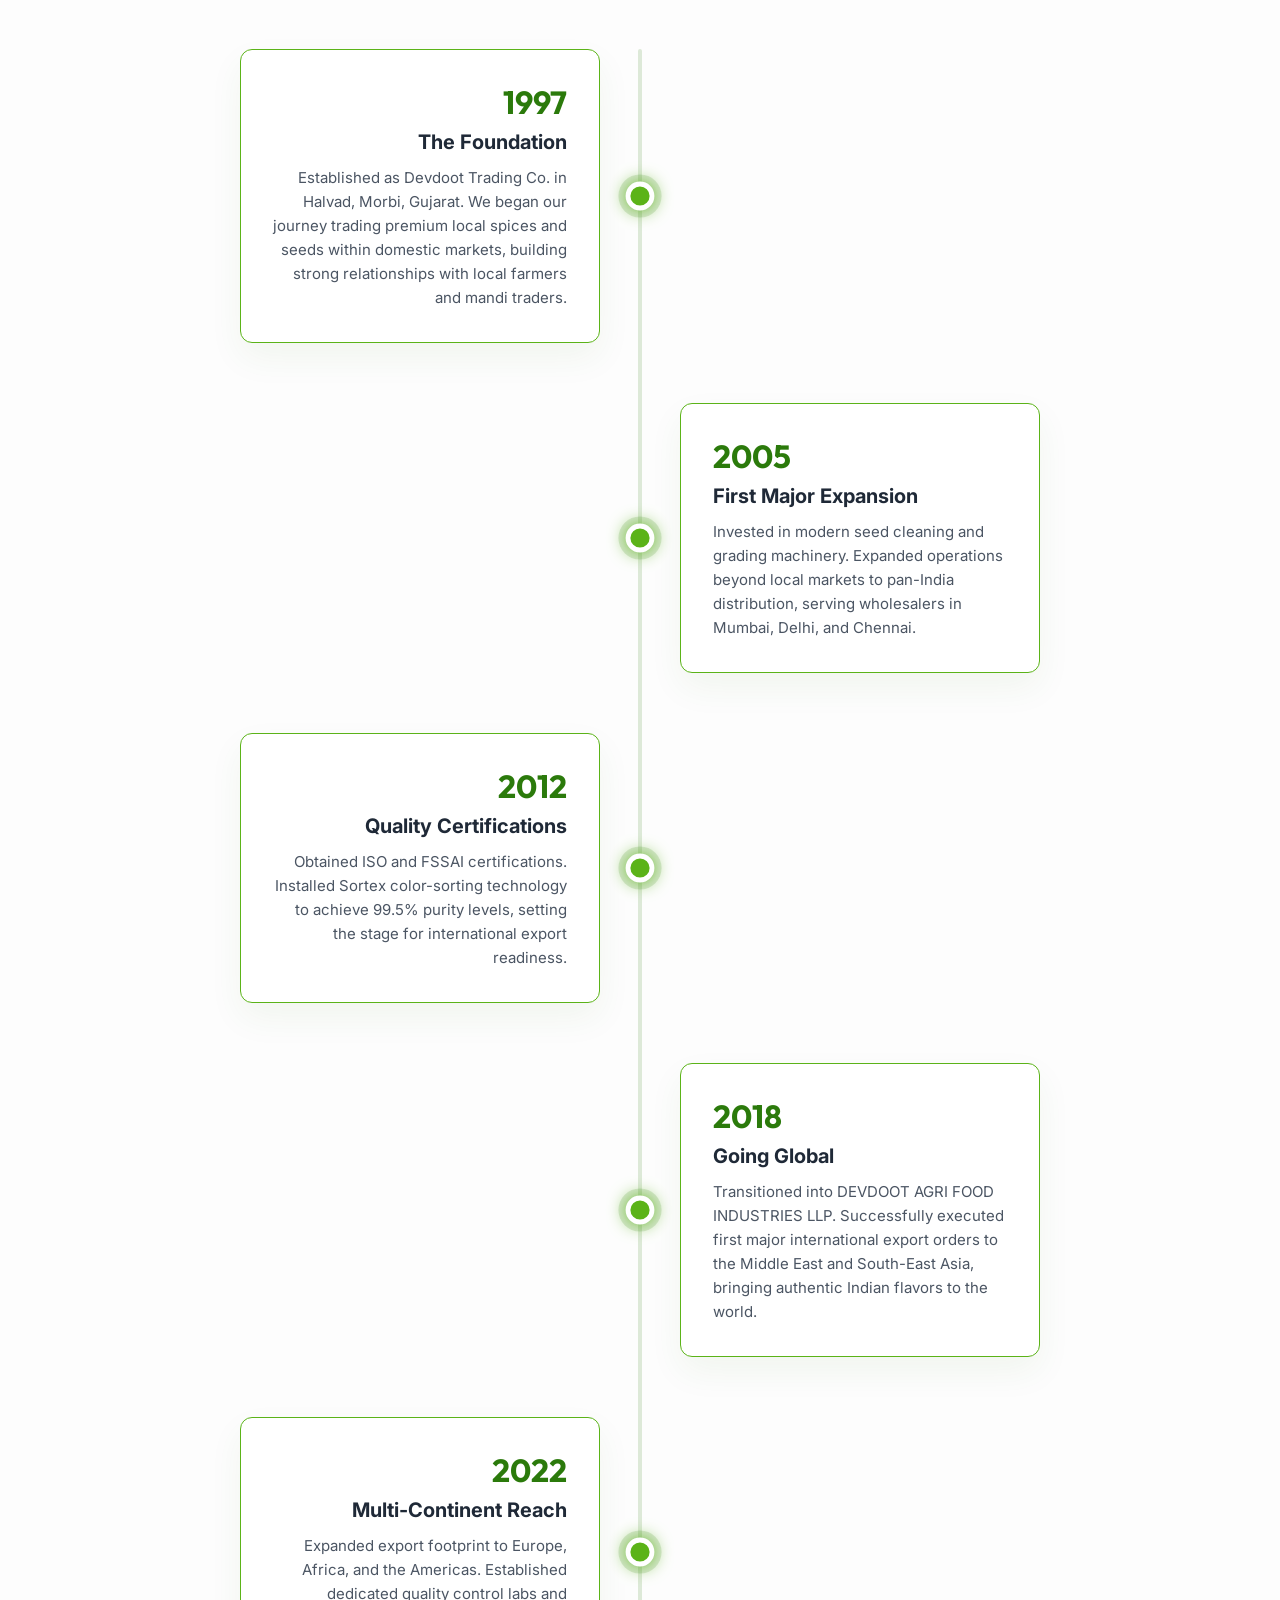
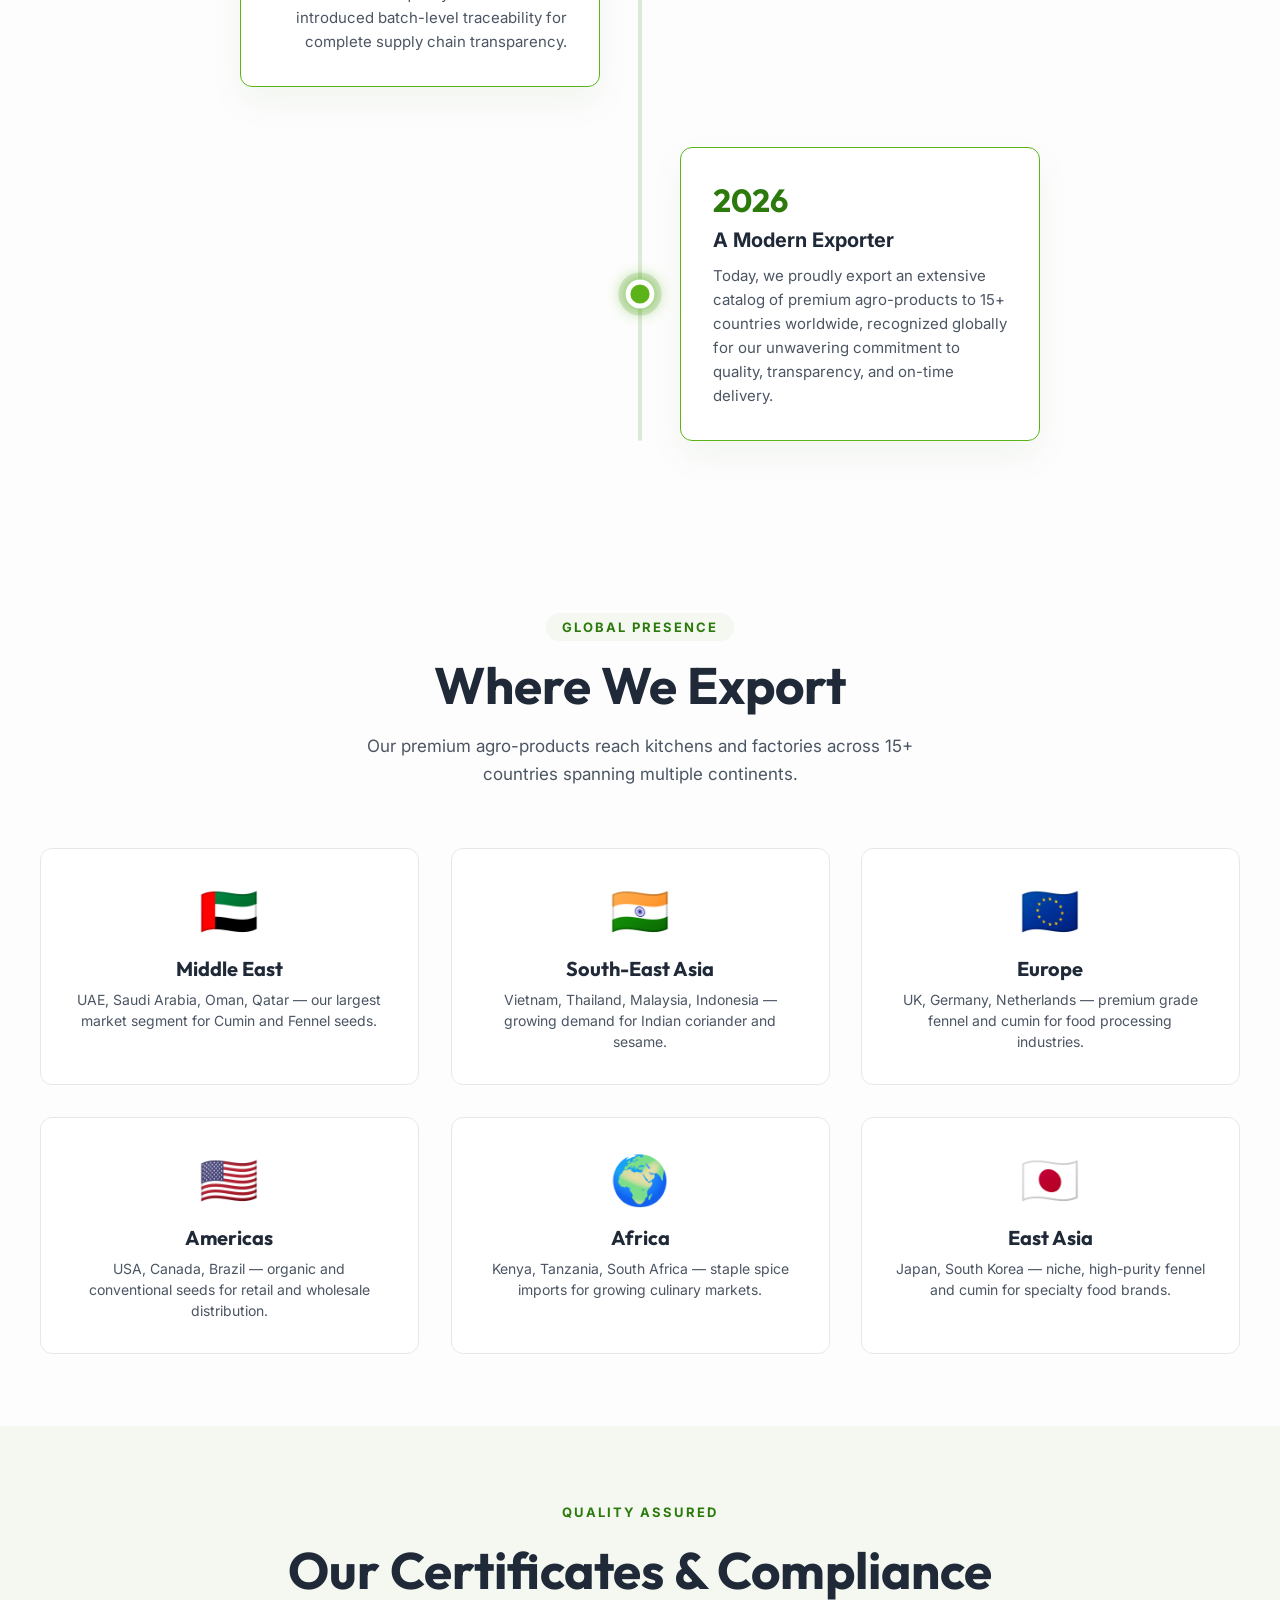
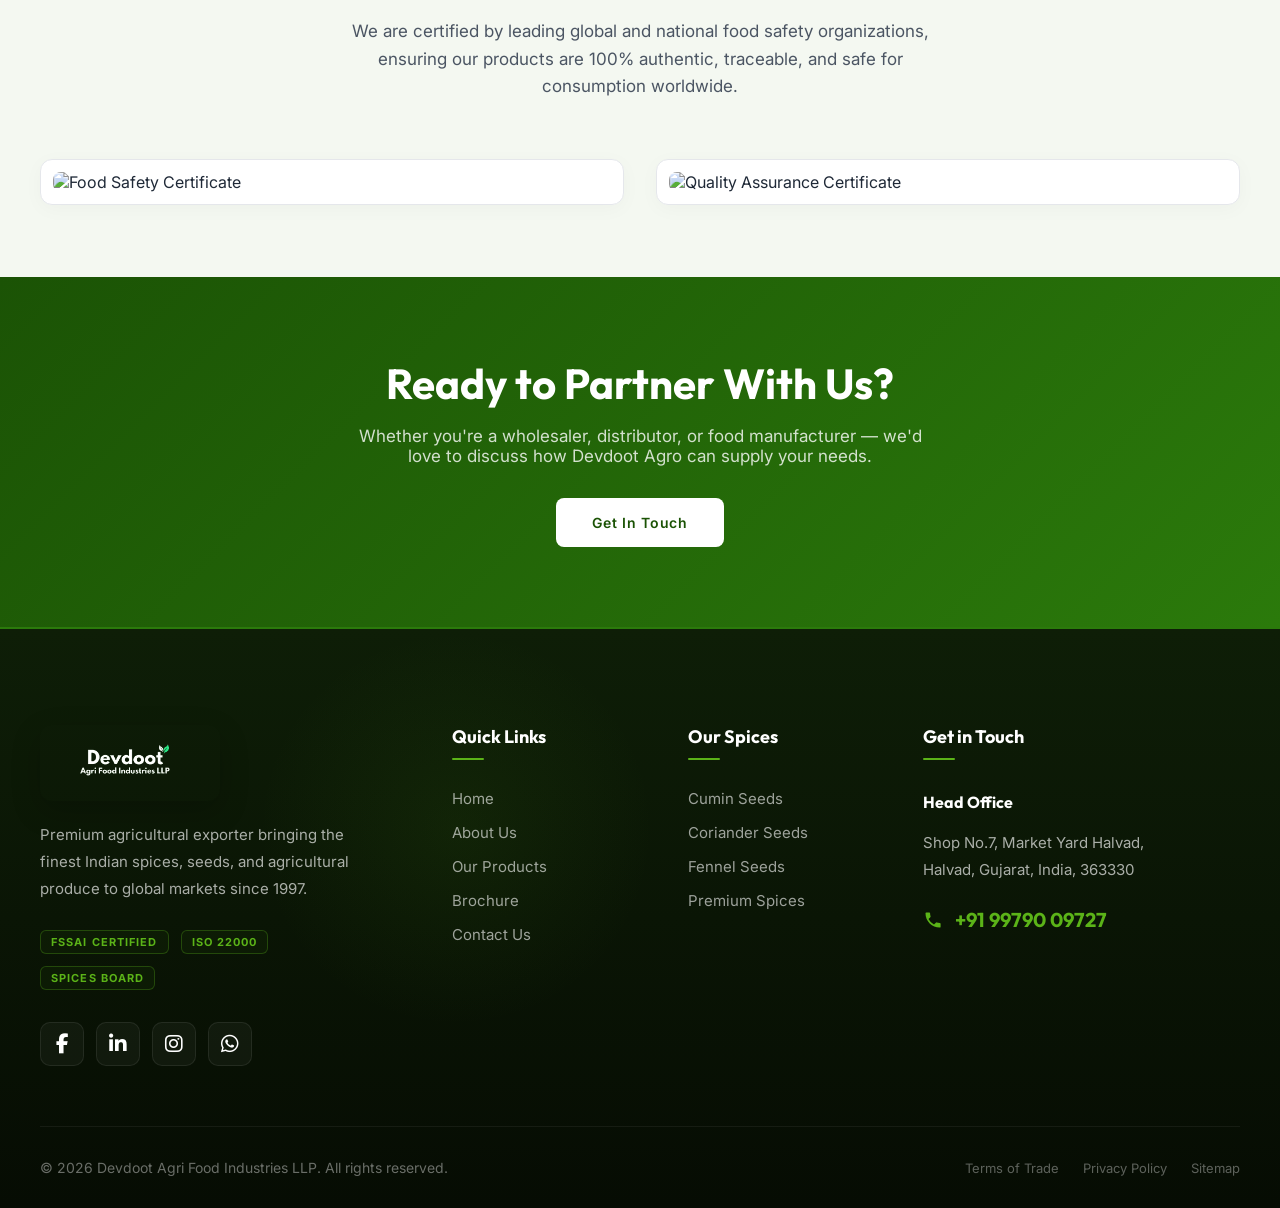
==== commit 44d8f518: "#" ====
--- a/about.html
+++ b/about.html
@@ -398,7 +398,6 @@
           <div class="footer-address">
             <strong>Head Office</strong>
             Shop No.7, Market Yard Halvad,<br>
-            Tal Halvad, Dist Morbi,<br>
             Halvad, Gujarat, India, 363330
           </div>
           <a href="tel:+919979009727" class="footer-phone">
